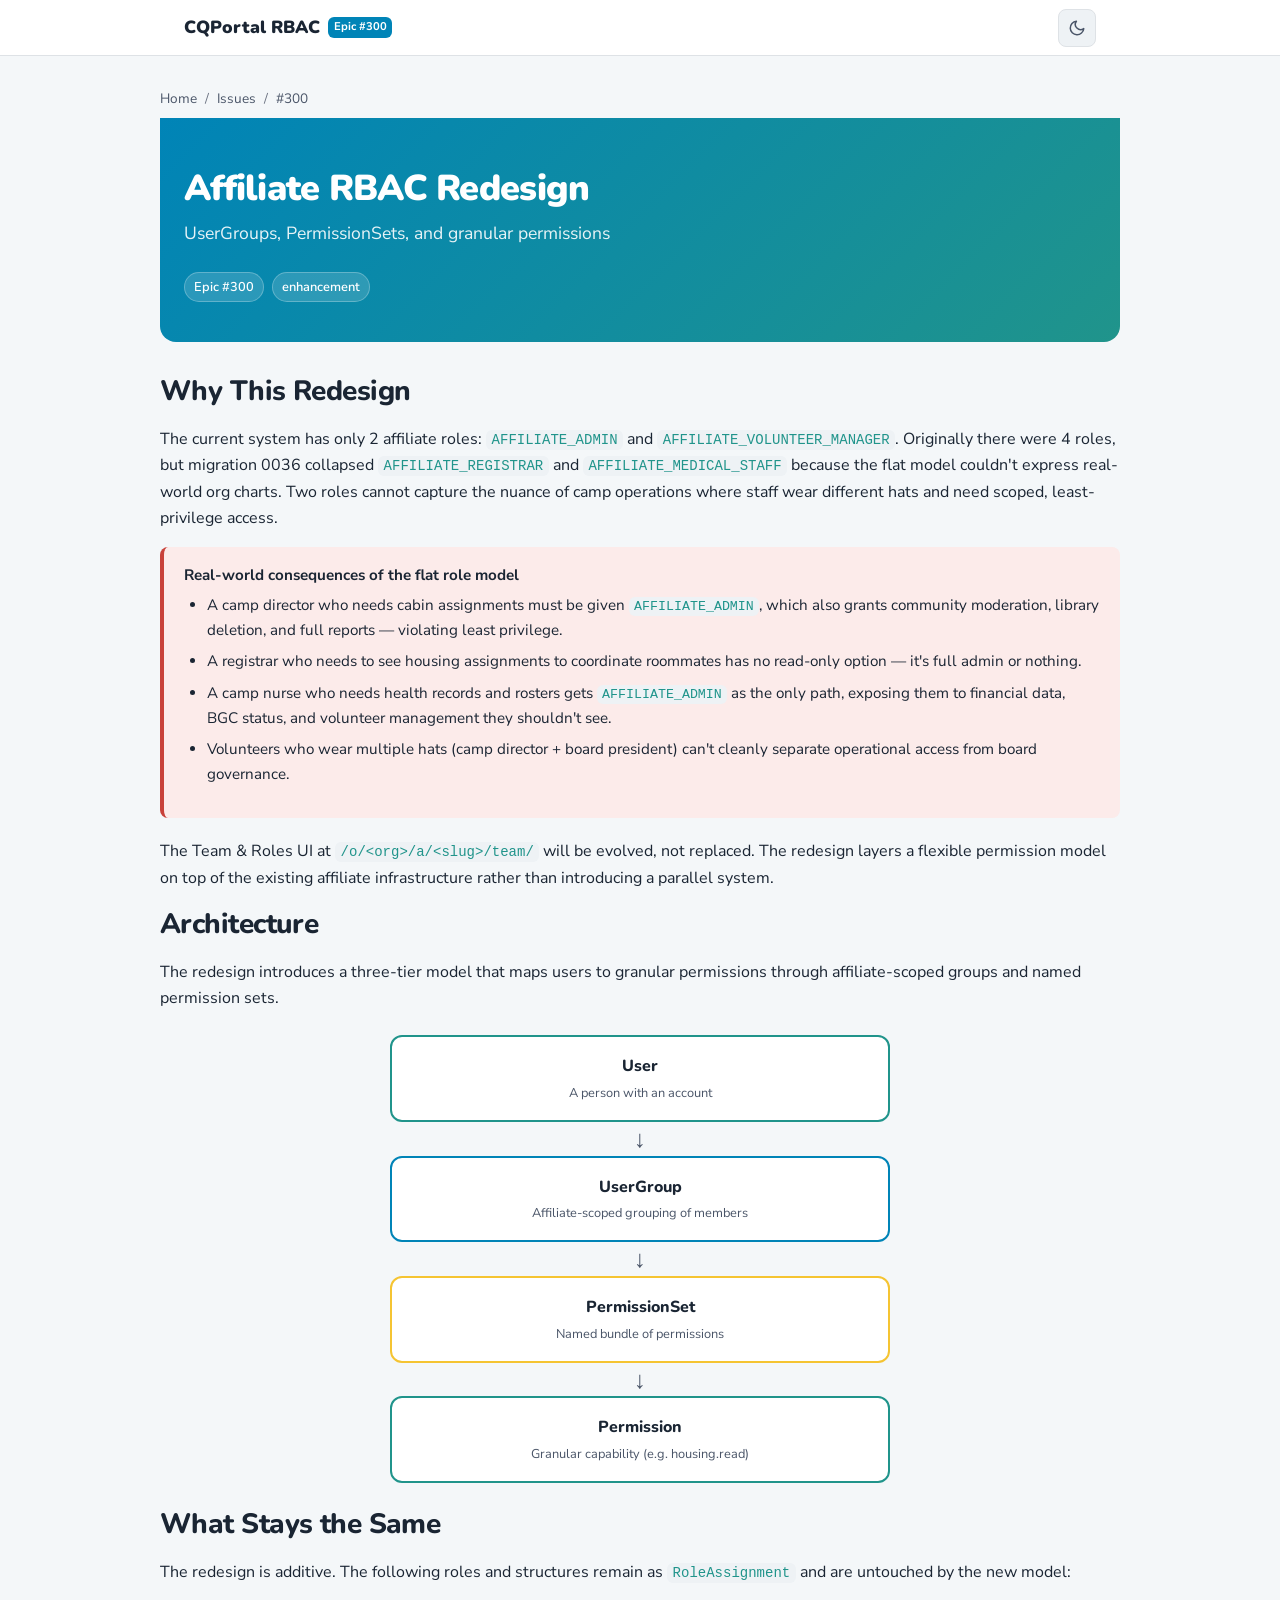
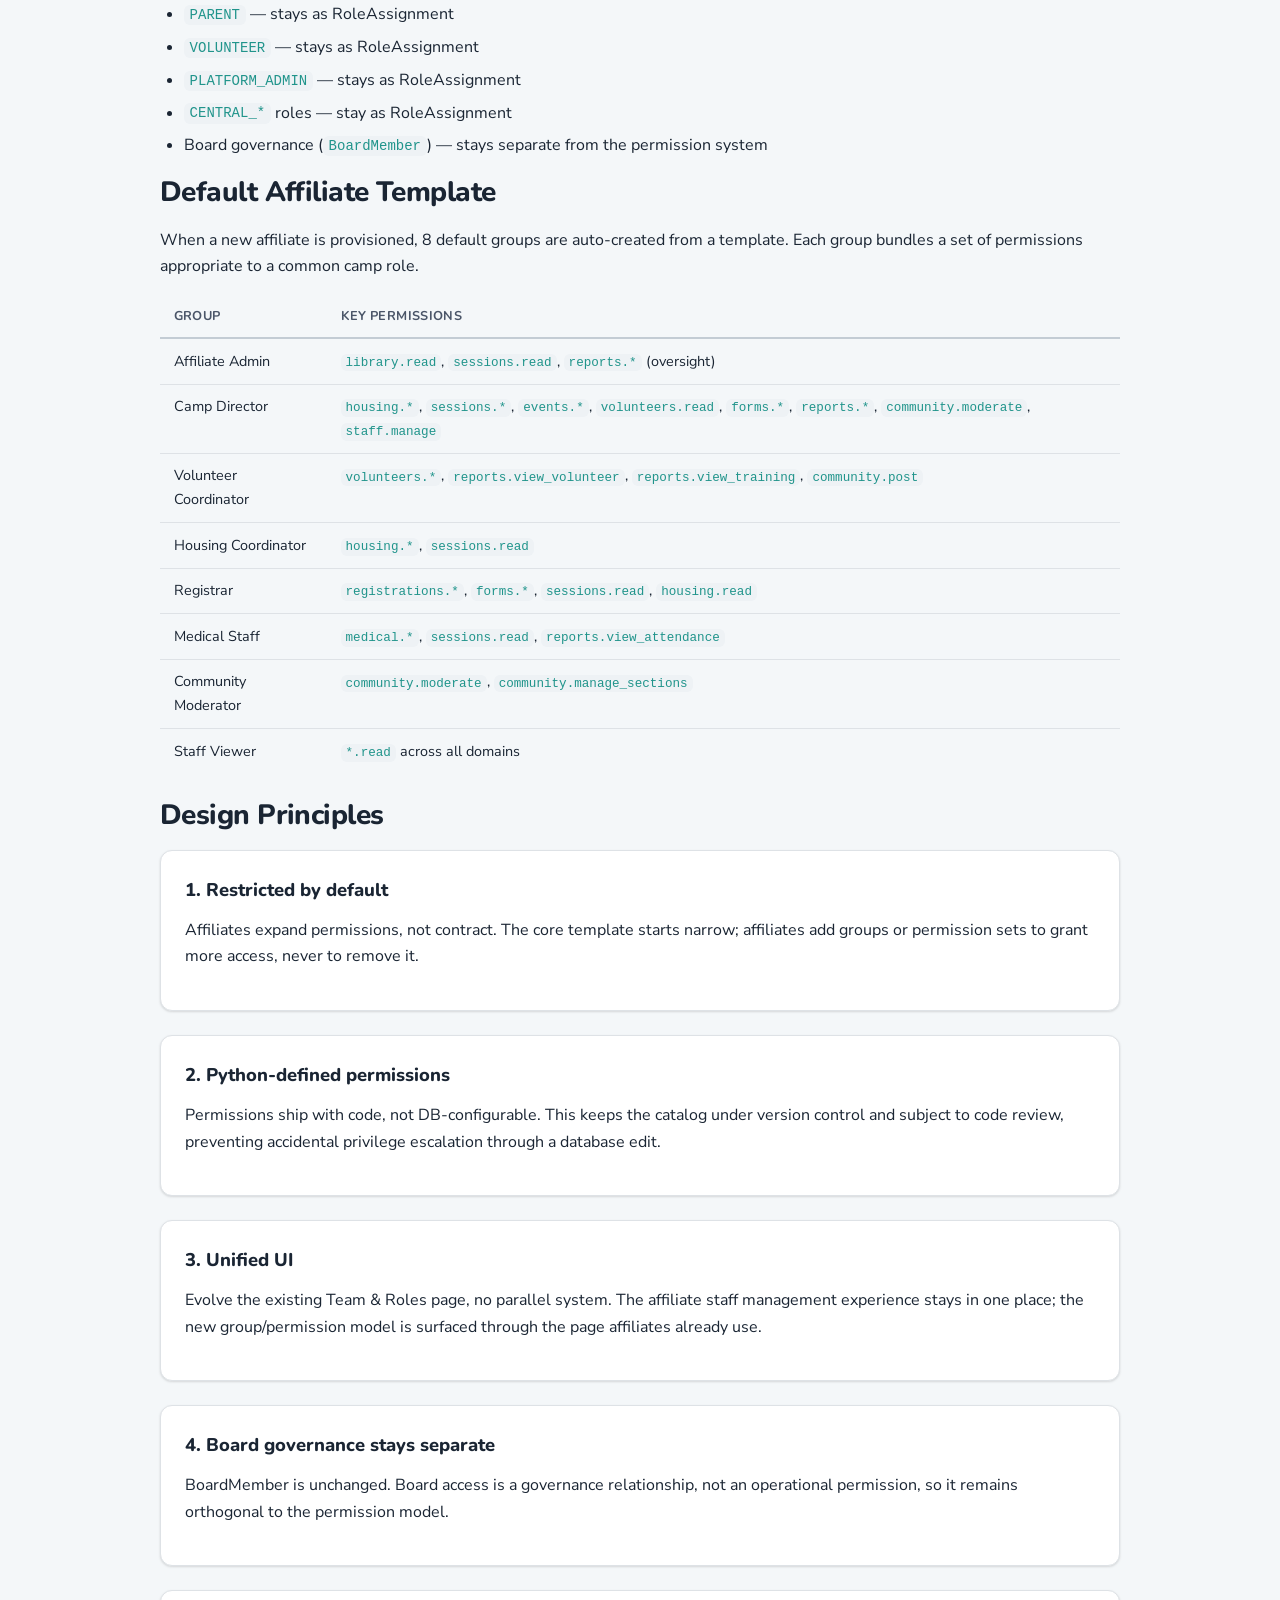
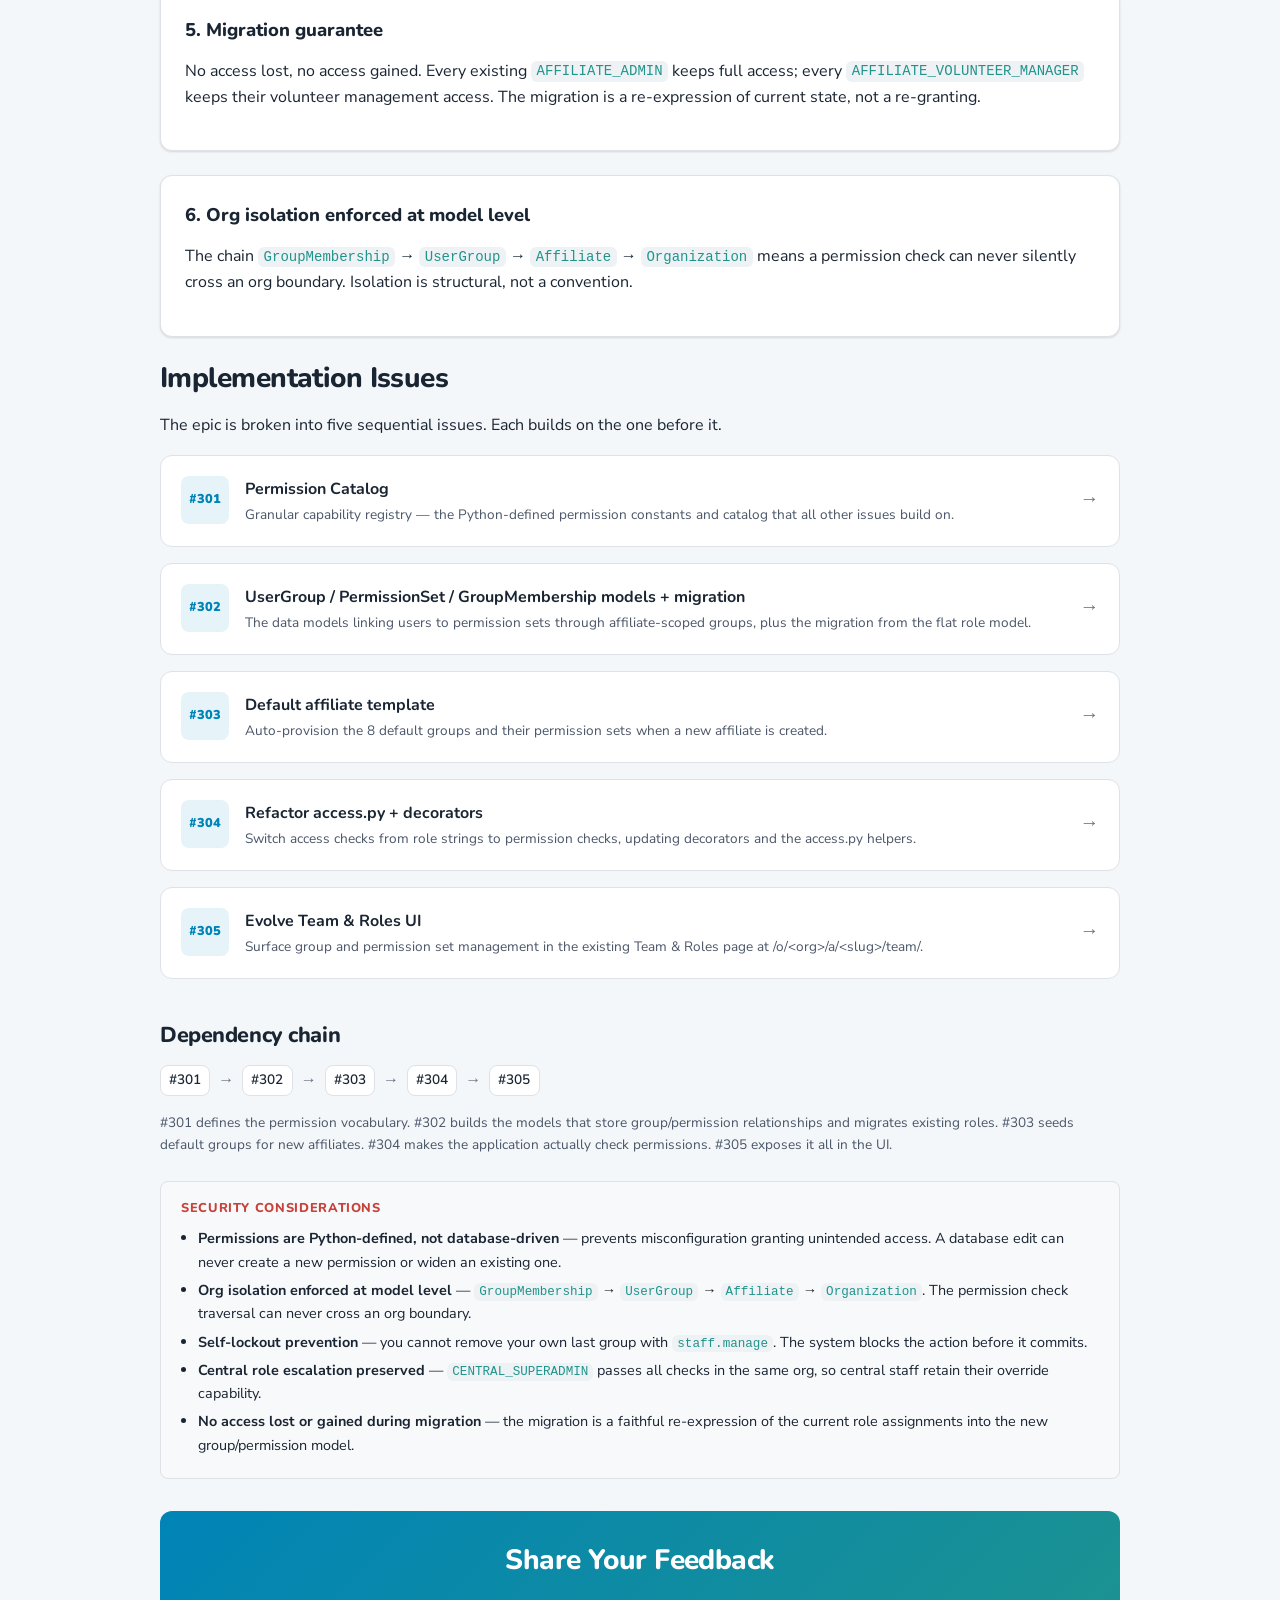
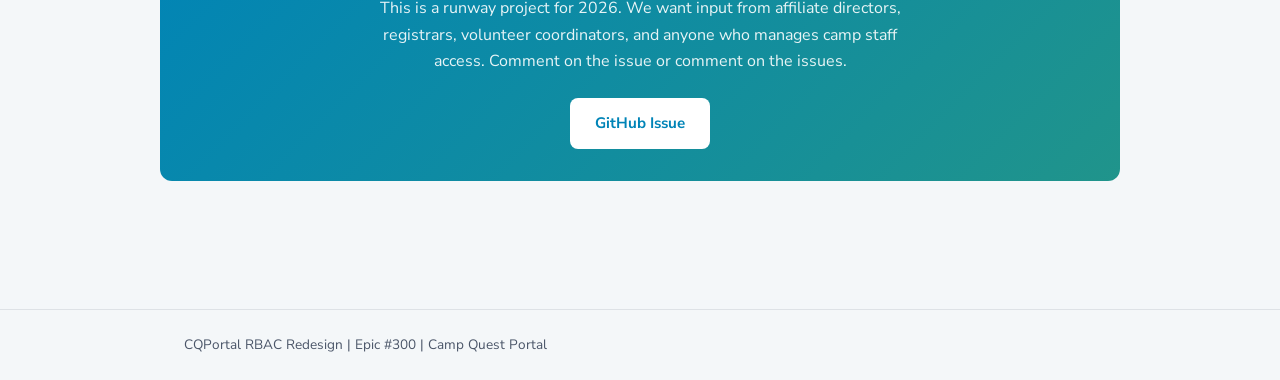
==== epic-300.html @ 2e92d9ad "Add RBAC redesign visual documentation pages for issues #300-#305" ====
<!DOCTYPE html>
<html lang="en">
<head>
<meta charset="UTF-8">
<meta name="viewport" content="width=device-width, initial-scale=1.0">
<title>CQPortal RBAC Redesign — Epic #300</title>
<link rel="preconnect" href="https://fonts.googleapis.com">
<link rel="preconnect" href="https://fonts.gstatic.com" crossorigin>
<link href="https://fonts.googleapis.com/css2?family=Nunito:wght@700;800;900&family=Nunito+Sans:wght@400;500;600;700&display=swap" rel="stylesheet">
<style>
/* ============================================================
   CQPortal RBAC Redesign — Design Documentation Styles
   Brand Colors: #0084b7 (Blue) · #20948b (Teal) · #fad97a (Yellow)
   Typography:   Nunito (headings) + Nunito Sans (body)
   Supports light/dark themes, defaults to system preference
   ============================================================ */

/* -- Design Tokens (Light Theme / Default) -- */
:root {
  /* Brand palette */
  --cq-primary:        #0084b7;
  --cq-primary-dark:   #006a93;
  --cq-primary-darker: #00527a;
  --cq-primary-light:  #e6f4fa;
  --cq-secondary:      #20948b;
  --cq-secondary-dark: #197870;
  --cq-secondary-light:#e6f5f4;
  --cq-highlight:      #fad97a;
  --cq-highlight-dark: #f5c432;

  /* Neutrals — light mode */
  --bg:           #f4f7f9;
  --bg-elevated:  #ffffff;
  --bg-subtle:    #f8f9fa;
  --bg-inset:     #eef2f5;
  --text:         #1a2533;
  --text-muted:   #4a5568;
  --text-subtle:  #6b7280;
  --border:       #dee2e6;
  --border-strong:#c3ccd4;

  /* Semantic colors */
  --success:     #20948b;
  --success-bg:  #e6f5f4;
  --danger:      #c8413a;
  --danger-bg:   #fcebea;
  --warning:     #b58106;
  --warning-bg:  #fef3d0;
  --info:        #0084b7;
  --info-bg:     #e6f4fa;

  /* Typography */
  --font-heading: 'Nunito', sans-serif;
  --font-body:    'Nunito Sans', sans-serif;
  --font-mono:    'JetBrains Mono', 'Fira Code', 'Consolas', monospace;

  /* Spacing / radii */
  --radius-sm: 0.375rem;
  --radius:    0.5rem;
  --radius-lg: 0.75rem;
  --radius-xl: 1rem;

  /* Shadows */
  --shadow-sm: 0 1px 3px rgba(0,0,0,.08), 0 1px 2px rgba(0,0,0,.06);
  --shadow:    0 4px 12px rgba(0,0,0,.10);
  --shadow-lg: 0 8px 24px rgba(0,0,0,.12);

  /* Transitions */
  --transition: 200ms ease;

  /* Layout */
  --max-width: 960px;
  --nav-height: 56px;
}

/* -- Dark Theme Tokens -- */
[data-theme="dark"] {
  --bg:           #0f1722;
  --bg-elevated:  #1a2533;
  --bg-subtle:    #16202d;
  --bg-inset:     #0c1520;
  --text:         #e2e8f0;
  --text-muted:   #94a3b8;
  --text-subtle:  #64748b;
  --border:       #2d3748;
  --border-strong:#404b5d;

  --cq-primary-light:  #0a2535;
  --cq-secondary-light:#0f2622;

  --success-bg:  #0f2622;
  --danger-bg:   #2a1515;
  --warning-bg:  #2a2110;
  --info-bg:     #0a2535;

  --shadow-sm: 0 1px 3px rgba(0,0,0,.30), 0 1px 2px rgba(0,0,0,.20);
  --shadow:    0 4px 12px rgba(0,0,0,.35);
  --shadow-lg: 0 8px 24px rgba(0,0,0,.40);
}

/* -- System Preference Fallback (no JS) -- */
@media (prefers-color-scheme: dark) {
  :root:not([data-theme="light"]) {
    --bg:           #0f1722;
    --bg-elevated:  #1a2533;
    --bg-subtle:    #16202d;
    --bg-inset:     #0c1520;
    --text:         #e2e8f0;
    --text-muted:   #94a3b8;
    --text-subtle:  #64748b;
    --border:       #2d3748;
    --border-strong:#404b5d;

    --cq-primary-light:  #0a2535;
    --cq-secondary-light:#0f2622;

    --success-bg:  #0f2622;
    --danger-bg:   #2a1515;
    --warning-bg:  #2a2110;
    --info-bg:     #0a2535;

    --shadow-sm: 0 1px 3px rgba(0,0,0,.30), 0 1px 2px rgba(0,0,0,.20);
    --shadow:    0 4px 12px rgba(0,0,0,.35);
    --shadow-lg: 0 8px 24px rgba(0,0,0,.40);
  }
}

/* -- Reset / Base -- */
*, *::before, *::after { box-sizing: border-box; }

html {
  scroll-behavior: smooth;
  -webkit-text-size-adjust: 100%;
}

body {
  margin: 0;
  font-family: var(--font-body);
  font-size: 16px;
  line-height: 1.65;
  color: var(--text);
  background-color: var(--bg);
  -webkit-font-smoothing: antialiased;
  -moz-osx-font-smoothing: grayscale;
  transition: background-color var(--transition), color var(--transition);
}

/* -- Typography -- */
h1, h2, h3, h4, h5, h6 {
  font-family: var(--font-heading);
  font-weight: 800;
  color: var(--text);
  letter-spacing: -0.02em;
  line-height: 1.25;
  margin-top: 2em;
  margin-bottom: 0.6em;
}

h1 { font-size: 2.25rem; font-weight: 900; }
h2 { font-size: 1.75rem; }
h3 { font-size: 1.35rem; }
h4 { font-size: 1.1rem; }

h1:first-child, h2:first-child { margin-top: 0; }

p { margin: 0 0 1em; }

a {
  color: var(--cq-primary);
  text-decoration: none;
  transition: color var(--transition);
}
a:hover { color: var(--cq-primary-dark); text-decoration: underline; }

code {
  font-family: var(--font-mono);
  font-size: 0.875em;
  background: var(--bg-inset);
  padding: 0.15em 0.4em;
  border-radius: var(--radius-sm);
  color: var(--cq-secondary);
}
[data-theme="dark"] code,
:root:not([data-theme="light"]) code { color: var(--cq-highlight); }

pre {
  background: var(--bg-inset);
  border: 1px solid var(--border);
  border-radius: var(--radius);
  padding: 1.25em;
  overflow-x: auto;
  font-size: 0.875rem;
  line-height: 1.5;
}
pre code {
  background: none;
  padding: 0;
  border-radius: 0;
  color: var(--text);
}

strong { font-weight: 700; }
em { font-style: italic; }

ul, ol { margin: 0 0 1em; padding-left: 1.5em; }
li { margin-bottom: 0.4em; }

/* -- Layout -- */
.container {
  max-width: var(--max-width);
  margin: 0 auto;
  padding: 0 1.5rem;
}

.content { padding: 2rem 0 4rem; }

/* -- Top Nav -- */
.nav {
  position: sticky;
  top: 0;
  z-index: 100;
  background: var(--bg-elevated);
  border-bottom: 1px solid var(--border);
  height: var(--nav-height);
  display: flex;
  align-items: center;
  transition: background-color var(--transition), border-color var(--transition);
}
.nav .container { display: flex; align-items: center; justify-content: space-between; width: 100%; }
.nav-brand {
  font-family: var(--font-heading);
  font-weight: 900;
  font-size: 1.1rem;
  color: var(--text);
  display: flex;
  align-items: center;
  gap: 0.5rem;
}
.nav-brand:hover { text-decoration: none; color: var(--text); }
.nav-brand .badge-issue {
  font-size: 0.7rem;
  font-weight: 700;
  padding: 0.15em 0.5em;
  background: var(--cq-primary);
  color: white;
  border-radius: var(--radius-sm);
  font-family: var(--font-body);
}
.nav-right { display: flex; align-items: center; gap: 1rem; }

/* Theme toggle */
.theme-toggle {
  background: var(--bg-inset);
  border: 1px solid var(--border);
  border-radius: var(--radius);
  width: 38px;
  height: 38px;
  display: flex;
  align-items: center;
  justify-content: center;
  cursor: pointer;
  transition: background var(--transition), border-color var(--transition);
  font-size: 1.1rem;
  color: var(--text-muted);
  user-select: none;
}
.theme-toggle:hover { border-color: var(--border-strong); color: var(--text); }
.theme-toggle svg { width: 18px; height: 18px; }

/* -- Breadcrumb / Issue navigation -- */
.breadcrumb {
  display: flex;
  align-items: center;
  gap: 0.5rem;
  flex-wrap: wrap;
  font-size: 0.85rem;
  color: var(--text-muted);
  margin-bottom: 0.5rem;
}
.breadcrumb a { color: var(--text-muted); }
.breadcrumb a:hover { color: var(--cq-primary); }
.breadcrumb .sep { color: var(--text-subtle); }

/* -- Issue badge -- */
.issue-badge {
  display: inline-flex;
  align-items: center;
  gap: 0.35rem;
  font-family: var(--font-body);
  font-weight: 600;
  font-size: 0.8rem;
  padding: 0.25em 0.7em;
  border-radius: 1rem;
  background: var(--cq-primary-light);
  color: var(--cq-primary);
  border: 1px solid transparent;
}
.issue-badge.epic { background: var(--cq-secondary-light); color: var(--cq-secondary); }
.issue-badge.dependency { background: var(--warning-bg); color: var(--warning); }
.issue-badge.milestone { background: var(--cq-highlight); color: var(--cq-dark, #1a2533); }

/* -- Hero section -- */
.hero {
  background: linear-gradient(135deg, var(--cq-primary) 0%, var(--cq-secondary) 100%);
  color: white;
  padding: 3rem 0 2.5rem;
  border-radius: 0 0 var(--radius-xl) var(--radius-xl);
  margin-bottom: 2rem;
}
.hero h1 { color: white; margin-bottom: 0.5rem; }
.hero p { color: rgba(255,255,255,0.9); font-size: 1.1rem; max-width: 60ch; margin-bottom: 1.5rem; }
.hero .hero-badges { display: flex; gap: 0.5rem; flex-wrap: wrap; }
.hero .hero-badges .issue-badge { background: rgba(255,255,255,0.15); color: white; border-color: rgba(255,255,255,0.25); }

/* -- Cards -- */
.card {
  background: var(--bg-elevated);
  border: 1px solid var(--border);
  border-radius: var(--radius-lg);
  padding: 1.5rem;
  margin-bottom: 1.5rem;
  box-shadow: var(--shadow-sm);
  transition: border-color var(--transition), box-shadow var(--transition);
}
.card:hover { border-color: var(--border-strong); }

.card-title {
  font-family: var(--font-heading);
  font-weight: 800;
  font-size: 1.15rem;
  margin: 0 0 0.75rem;
  display: flex;
  align-items: center;
  gap: 0.5rem;
}

/* -- Callout -- */
.callout {
  border-radius: var(--radius);
  padding: 1rem 1.25rem;
  margin-bottom: 1.25rem;
  border-left: 4px solid;
  font-size: 0.95rem;
}
.callout-info { background: var(--info-bg); border-color: var(--cq-primary); }
.callout-success { background: var(--success-bg); border-color: var(--success); }
.callout-warning { background: var(--warning-bg); border-color: var(--warning); }
.callout-danger { background: var(--danger-bg); border-color: var(--danger); }
.callout-title { font-weight: 700; margin-bottom: 0.3rem; }

/* -- Security note -- */
.security-note {
  background: var(--bg-subtle);
  border: 1px solid var(--border);
  border-radius: var(--radius);
  padding: 1rem 1.25rem;
  margin: 1.5rem 0;
  font-size: 0.9rem;
}
.security-note .security-header {
  font-family: var(--font-heading);
  font-weight: 800;
  font-size: 0.8rem;
  text-transform: uppercase;
  letter-spacing: 0.05em;
  color: var(--danger);
  margin-bottom: 0.5rem;
  display: flex;
  align-items: center;
  gap: 0.4rem;
}
.security-note ul { margin: 0; padding-left: 1.2em; }
.security-note li { margin-bottom: 0.3em; }

/* -- CTA box -- */
.cta-box {
  background: linear-gradient(135deg, var(--cq-primary) 0%, var(--cq-secondary) 100%);
  border-radius: var(--radius-lg);
  padding: 2rem;
  color: white;
  text-align: center;
  margin: 2rem 0;
}
.cta-box h2, .cta-box h3 { color: white; margin-top: 0; }
.cta-box p { color: rgba(255,255,255,0.9); max-width: 55ch; margin: 0 auto 1.5rem; }
.cta-box .cta-buttons { display: flex; gap: 0.75rem; justify-content: center; flex-wrap: wrap; }
.cta-button {
  display: inline-flex;
  align-items: center;
  gap: 0.4rem;
  padding: 0.7em 1.5em;
  border-radius: var(--radius);
  font-weight: 700;
  font-family: var(--font-body);
  font-size: 0.95rem;
  text-decoration: none;
  transition: all var(--transition);
  border: 2px solid transparent;
}
.cta-button.primary {
  background: white;
  color: var(--cq-primary);
}
.cta-button.primary:hover { background: var(--cq-highlight); color: var(--text); text-decoration: none; }
.cta-button.secondary {
  background: transparent;
  color: white;
  border-color: rgba(255,255,255,0.4);
}
.cta-button.secondary:hover { background: rgba(255,255,255,0.1); border-color: white; text-decoration: none; }

/* -- Tables -- */
table {
  width: 100%;
  border-collapse: collapse;
  font-size: 0.9rem;
  margin-bottom: 1.5rem;
}
thead { border-bottom: 2px solid var(--border-strong); }
th {
  text-align: left;
  padding: 0.65rem 0.85rem;
  font-family: var(--font-heading);
  font-weight: 700;
  font-size: 0.8rem;
  text-transform: uppercase;
  letter-spacing: 0.03em;
  color: var(--text-muted);
}
td {
  padding: 0.65rem 0.85rem;
  border-bottom: 1px solid var(--border);
  vertical-align: top;
}
tbody tr:last-child td { border-bottom: none; }
tbody tr:hover { background: var(--bg-subtle); }

/* -- Permission grid -- */
.perm-grid {
  display: grid;
  grid-template-columns: repeat(auto-fill, minmax(280px, 1fr));
  gap: 1rem;
  margin-bottom: 1.5rem;
}
.perm-domain {
  background: var(--bg-elevated);
  border: 1px solid var(--border);
  border-radius: var(--radius);
  overflow: hidden;
  transition: border-color var(--transition);
}
.perm-domain:hover { border-color: var(--border-strong); }
.perm-domain-header {
  background: var(--bg-subtle);
  padding: 0.6rem 0.85rem;
  font-family: var(--font-heading);
  font-weight: 800;
  font-size: 0.85rem;
  text-transform: uppercase;
  letter-spacing: 0.04em;
  border-bottom: 1px solid var(--border);
  color: var(--cq-primary);
  cursor: pointer;
  user-select: none;
  display: flex;
  align-items: center;
  justify-content: space-between;
}
.perm-domain-header .perm-count {
  font-size: 0.75rem;
  font-weight: 600;
  color: var(--text-muted);
  background: var(--bg-inset);
  padding: 0.1em 0.5em;
  border-radius: 1rem;
}
.perm-domain-body { padding: 0.5rem 0; }
.perm-item {
  display: flex;
  align-items: flex-start;
  gap: 0.5rem;
  padding: 0.4rem 0.85rem;
  font-size: 0.85rem;
  border-bottom: 1px solid var(--border);
}
.perm-item:last-child { border-bottom: none; }
.perm-item code { flex-shrink: 0; font-size: 0.8rem; }
.perm-item .perm-label { color: var(--text-muted); font-size: 0.8rem; }
.perm-item .perm-type {
  font-size: 0.65rem;
  font-weight: 700;
  text-transform: uppercase;
  padding: 0.1em 0.4em;
  border-radius: var(--radius-sm);
  margin-left: auto;
}
.perm-type.read { background: var(--info-bg); color: var(--info); }
.perm-type.write { background: var(--warning-bg); color: var(--warning); }
.perm-type.manage { background: var(--danger-bg); color: var(--danger); }
.perm-type.admin { background: var(--success-bg); color: var(--success); }

/* -- Architecture diagram -- */
.arch-diagram {
  display: flex;
  flex-direction: column;
  align-items: center;
  gap: 0;
  margin: 1.5rem auto;
  max-width: 500px;
}
.arch-layer {
  background: var(--bg-elevated);
  border: 2px solid var(--border);
  border-radius: var(--radius-lg);
  padding: 1rem 2rem;
  text-align: center;
  width: 100%;
  transition: border-color var(--transition), transform var(--transition);
}
.arch-layer:hover { border-color: var(--cq-primary); transform: scale(1.02); }
.arch-layer.user { border-color: var(--cq-secondary); }
.arch-layer.group { border-color: var(--cq-primary); }
.arch-layer.permset { border-color: var(--cq-highlight-dark); }
.arch-layer.perm { border-color: var(--cq-secondary); }
.arch-layer .arch-label { font-family: var(--font-heading); font-weight: 800; font-size: 1rem; color: var(--text); }
.arch-layer .arch-desc { font-size: 0.8rem; color: var(--text-muted); margin-top: 0.2rem; }
.arch-arrow {
  font-size: 1.5rem;
  color: var(--text-muted);
  line-height: 1;
  padding: 0.3rem 0;
}

/* -- Before/After comparison -- */
.compare-grid {
  display: grid;
  grid-template-columns: 1fr 1fr;
  gap: 1rem;
  margin: 1.5rem 0;
}
.compare-panel {
  background: var(--bg-elevated);
  border: 1px solid var(--border);
  border-radius: var(--radius-lg);
  overflow: hidden;
}
.compare-panel-header {
  padding: 0.6rem 1rem;
  font-family: var(--font-heading);
  font-weight: 800;
  font-size: 0.85rem;
  text-transform: uppercase;
  letter-spacing: 0.04em;
  border-bottom: 1px solid var(--border);
}
.compare-panel.before .compare-panel-header { background: var(--danger-bg); color: var(--danger); }
.compare-panel.after .compare-panel-header { background: var(--success-bg); color: var(--success); }
.compare-panel-body { padding: 1rem; font-size: 0.9rem; }
.compare-panel-body ul { margin: 0; padding-left: 1.2em; }
.compare-panel-body li { margin-bottom: 0.5em; }

/* -- Timeline -- */
.timeline { margin: 1.5rem 0; padding-left: 0; }
.timeline-item {
  display: flex;
  gap: 1rem;
  margin-bottom: 1.5rem;
  position: relative;
}
.timeline-item::before {
  content: '';
  position: absolute;
  left: 14px;
  top: 32px;
  bottom: -24px;
  width: 2px;
  background: var(--border);
}
.timeline-item:last-child::before { display: none; }
.timeline-dot {
  flex-shrink: 0;
  width: 30px;
  height: 30px;
  border-radius: 50%;
  background: var(--cq-primary);
  border: 3px solid var(--bg);
  display: flex;
  align-items: center;
  justify-content: center;
  font-size: 0.75rem;
  font-weight: 800;
  font-family: var(--font-heading);
  color: white;
  z-index: 1;
}
.timeline-content { flex: 1; padding-top: 0.2rem; }
.timeline-content h4 { margin: 0 0 0.3rem; font-size: 1rem; }
.timeline-content p { margin: 0; font-size: 0.9rem; color: var(--text-muted); }

/* -- Issue card (linked issues list) -- */
.issue-card {
  display: flex;
  align-items: flex-start;
  gap: 1rem;
  background: var(--bg-elevated);
  border: 1px solid var(--border);
  border-radius: var(--radius-lg);
  padding: 1.25rem;
  margin-bottom: 1rem;
  transition: border-color var(--transition), box-shadow var(--transition);
  text-decoration: none;
}
.issue-card:hover { border-color: var(--cq-primary); box-shadow: var(--shadow); text-decoration: none; }
.issue-card-num {
  flex-shrink: 0;
  width: 48px;
  height: 48px;
  border-radius: var(--radius);
  background: var(--cq-primary-light);
  color: var(--cq-primary);
  display: flex;
  align-items: center;
  justify-content: center;
  font-family: var(--font-heading);
  font-weight: 900;
  font-size: 0.8rem;
  text-align: center;
  line-height: 1;
}
.issue-card-body { flex: 1; }
.issue-card-title { font-family: var(--font-heading); font-weight: 700; font-size: 1rem; color: var(--text); margin-bottom: 0.2rem; }
.issue-card-desc { font-size: 0.85rem; color: var(--text-muted); line-height: 1.5; }
.issue-card-arrow { flex-shrink: 0; color: var(--text-subtle); font-size: 1.2rem; padding-top: 0.5rem; }

/* -- Permission matrix table -- */
.perm-matrix th { font-size: 0.75rem; text-align: center; white-space: nowrap; }
.perm-matrix td:first-child { font-weight: 600; font-size: 0.85rem; white-space: nowrap; }
.perm-matrix .check { text-align: center; font-size: 1rem; color: var(--success); font-weight: 700; }
.perm-matrix .dash { text-align: center; color: var(--text-subtle); }
.perm-matrix .partial { text-align: center; color: var(--warning); font-size: 0.85rem; }

/* -- UI mockup -- */
.mockup {
  background: var(--bg-elevated);
  border: 1px solid var(--border);
  border-radius: var(--radius-lg);
  padding: 1.5rem;
  margin: 1rem 0;
}
.mockup-toolbar {
  display: flex;
  align-items: center;
  gap: 0.5rem;
  padding-bottom: 0.75rem;
  border-bottom: 1px solid var(--border);
  margin-bottom: 1rem;
}
.mockup-dot { width: 10px; height: 10px; border-radius: 50%; }
.mockup-dot.red { background: #ff5f57; }
.mockup-dot.yellow { background: #febc2e; }
.mockup-dot.green { background: #28c840; }
.mockup-url {
  flex: 1;
  background: var(--bg-inset);
  border-radius: var(--radius-sm);
  padding: 0.3rem 0.6rem;
  font-family: var(--font-mono);
  font-size: 0.75rem;
  color: var(--text-muted);
  text-align: center;
}
.mockup-content { font-size: 0.85rem; }

/* Mockup components */
.mockup-nav {
  display: flex;
  align-items: center;
  gap: 1rem;
  padding: 0.5rem 0;
  border-bottom: 1px solid var(--border);
  margin-bottom: 1rem;
  font-size: 0.8rem;
  color: var(--text-muted);
}
.mockup-table { width: 100%; font-size: 0.8rem; }
.mockup-table th { font-size: 0.7rem; padding: 0.4rem; }
.mockup-table td { padding: 0.4rem; font-size: 0.78rem; }
.mockup-badge {
  display: inline-block;
  font-size: 0.7rem;
  font-weight: 600;
  padding: 0.15em 0.5em;
  border-radius: 1rem;
  background: var(--cq-primary-light);
  color: var(--cq-primary);
}
.mockup-badge.teal { background: var(--cq-secondary-light); color: var(--cq-secondary); }
.mockup-badge.yellow { background: var(--cq-highlight); color: #1a2533; }
.mockup-badge.muted { background: var(--bg-inset); color: var(--text-muted); }
.mockup-btn {
  display: inline-block;
  font-size: 0.75rem;
  font-weight: 600;
  padding: 0.3em 0.8em;
  border-radius: var(--radius-sm);
  background: var(--cq-primary);
  color: white;
  cursor: pointer;
}
.mockup-dropdown {
  display: inline-block;
  font-size: 0.75rem;
  background: var(--bg-inset);
  border: 1px solid var(--border);
  border-radius: var(--radius-sm);
  padding: 0.3em 0.6em;
  color: var(--text-muted);
}
.mockup-checkbox-grid {
  display: grid;
  grid-template-columns: repeat(auto-fill, minmax(160px, 1fr));
  gap: 0.4rem;
  margin-top: 0.5rem;
}
.mockup-checkbox-item {
  display: flex;
  align-items: center;
  gap: 0.3rem;
  font-size: 0.75rem;
  padding: 0.25rem 0.4rem;
  background: var(--bg-subtle);
  border-radius: var(--radius-sm);
  border: 1px solid var(--border);
}
.mockup-checkbox {
  width: 14px;
  height: 14px;
  border: 2px solid var(--border-strong);
  border-radius: 3px;
  flex-shrink: 0;
}
.mockup-checkbox.checked {
  background: var(--cq-primary);
  border-color: var(--cq-primary);
  position: relative;
}
.mockup-checkbox.checked::after {
  content: '';
  position: absolute;
  left: 3px;
  top: 0px;
  width: 5px;
  height: 9px;
  border: solid white;
  border-width: 0 2px 2px 0;
  transform: rotate(45deg);
}

/* -- Code block with syntax highlighting -- */
.code-block {
  position: relative;
  margin-bottom: 1.25rem;
}
.code-block pre { margin: 0; }
.code-block .code-lang {
  position: absolute;
  top: 0;
  right: 0;
  background: var(--bg-subtle);
  border-left: 1px solid var(--border);
  border-bottom: 1px solid var(--border);
  border-radius: 0 var(--radius) 0 var(--radius-sm);
  padding: 0.25em 0.6em;
  font-family: var(--font-mono);
  font-size: 0.7rem;
  color: var(--text-muted);
  text-transform: uppercase;
}

/* Syntax highlight */
.syntax-keyword { color: var(--cq-primary); font-weight: 600; }
.syntax-string { color: var(--success); }
.syntax-comment { color: var(--text-subtle); font-style: italic; }
.syntax-class { color: var(--cq-highlight-dark); font-weight: 600; }
[data-theme="dark"] .syntax-class,
:root:not([data-theme="light"]) .syntax-class { color: var(--cq-highlight); }
.syntax-fn { color: var(--cq-secondary); }

/* -- Dependency chain -- */
.dep-chain {
  display: flex;
  align-items: center;
  gap: 0.5rem;
  flex-wrap: wrap;
  margin: 1rem 0;
  font-size: 0.85rem;
}
.dep-chain-item {
  display: inline-flex;
  align-items: center;
  gap: 0.3rem;
  padding: 0.25em 0.6em;
  border-radius: var(--radius);
  background: var(--bg-elevated);
  border: 1px solid var(--border);
  font-weight: 600;
  color: var(--text);
}
.dep-chain-arrow { color: var(--text-subtle); font-size: 1rem; }

/* -- Tabs -- */
.tabs { display: flex; gap: 0; border-bottom: 2px solid var(--border); margin-bottom: 1.5rem; }
.tab {
  padding: 0.6em 1.2em;
  font-family: var(--font-heading);
  font-weight: 700;
  font-size: 0.9rem;
  color: var(--text-muted);
  cursor: pointer;
  border-bottom: 3px solid transparent;
  margin-bottom: -2px;
  transition: color var(--transition), border-color var(--transition);
  background: none;
  border-top: none;
  border-left: none;
  border-right: none;
}
.tab:hover { color: var(--text); }
.tab.active { color: var(--cq-primary); border-bottom-color: var(--cq-primary); }
.tab-panel { display: none; }
.tab-panel.active { display: block; }

/* -- Footer -- */
.footer {
  border-top: 1px solid var(--border);
  padding: 1.5rem 0;
  margin-top: 2rem;
  font-size: 0.85rem;
  color: var(--text-muted);
}
.footer .container { display: flex; justify-content: space-between; align-items: center; flex-wrap: wrap; gap: 0.5rem; }
.footer a { color: var(--text-muted); }
.footer a:hover { color: var(--cq-primary); }

/* -- Responsive -- */
@media (max-width: 768px) {
  h1 { font-size: 1.75rem; }
  h2 { font-size: 1.4rem; }
  .compare-grid { grid-template-columns: 1fr; }
  .perm-grid { grid-template-columns: 1fr; }
  .hero { padding: 2rem 0 1.5rem; }
  .cta-box { padding: 1.5rem 1rem; }
}

/* -- Utility -- */
.muted { color: var(--text-muted); }
.center { text-align: center; }
.mt-0 { margin-top: 0; }
.mb-0 { margin-bottom: 0; }
.mt-2 { margin-top: 1rem; }
.mt-3 { margin-top: 1.5rem; }
.mb-2 { margin-bottom: 1rem; }
.mb-3 { margin-bottom: 1.5rem; }
.nowrap { white-space: nowrap; }
.fw-700 { font-weight: 700; }
.text-sm { font-size: 0.85rem; }
.text-xs { font-size: 0.75rem; }
</style>
</head>
<body>

<nav class="nav">
  <div class="container">
    <a href="epic-300.html" class="nav-brand">CQPortal RBAC <span class="badge-issue">Epic #300</span></a>
    <div class="nav-right">
      <button class="theme-toggle" aria-label="Toggle theme"></button>
    </div>
  </div>
</nav>

<div class="container content">

  <nav class="breadcrumb">
    <a href="#">Home</a>
    <span class="sep">/</span>
    <a href="#">Issues</a>
    <span class="sep">/</span>
    <span>#300</span>
  </nav>

  <section class="hero">
    <div class="container">
      <h1>Affiliate RBAC Redesign</h1>
      <p>UserGroups, PermissionSets, and granular permissions</p>
      <div class="hero-badges">
        <span class="issue-badge epic">Epic #300</span>
        <span class="issue-badge">enhancement</span>
      </div>
    </div>
  </section>

  <section>
    <h2>Why This Redesign</h2>
    <p>
      The current system has only 2 affiliate roles: <code>AFFILIATE_ADMIN</code> and
      <code>AFFILIATE_VOLUNTEER_MANAGER</code>. Originally there were 4 roles, but migration 0036
      collapsed <code>AFFILIATE_REGISTRAR</code> and <code>AFFILIATE_MEDICAL_STAFF</code> because
      the flat model couldn't express real-world org charts. Two roles cannot capture the nuance of
      camp operations where staff wear different hats and need scoped, least-privilege access.
    </p>

    <div class="callout callout-danger">
      <div class="callout-title">Real-world consequences of the flat role model</div>
      <ul>
        <li>
          A camp director who needs cabin assignments must be given <code>AFFILIATE_ADMIN</code>,
          which also grants community moderation, library deletion, and full reports — violating
          least privilege.
        </li>
        <li>
          A registrar who needs to see housing assignments to coordinate roommates has no read-only
          option — it's full admin or nothing.
        </li>
        <li>
          A camp nurse who needs health records and rosters gets <code>AFFILIATE_ADMIN</code> as the
          only path, exposing them to financial data, BGC status, and volunteer management they
          shouldn't see.
        </li>
        <li>
          Volunteers who wear multiple hats (camp director + board president) can't cleanly separate
          operational access from board governance.
        </li>
      </ul>
    </div>

    <p>
      The Team &amp; Roles UI at <code>/o/&lt;org&gt;/a/&lt;slug&gt;/team/</code> will be evolved, not
      replaced. The redesign layers a flexible permission model on top of the existing affiliate
      infrastructure rather than introducing a parallel system.
    </p>
  </section>

  <section>
    <h2>Architecture</h2>
    <p>
      The redesign introduces a three-tier model that maps users to granular permissions through
      affiliate-scoped groups and named permission sets.
    </p>

    <div class="arch-diagram">
      <div class="arch-layer user">
        <div class="arch-label">User</div>
        <div class="arch-desc">A person with an account</div>
      </div>
      <div class="arch-arrow">&darr;</div>
      <div class="arch-layer group">
        <div class="arch-label">UserGroup</div>
        <div class="arch-desc">Affiliate-scoped grouping of members</div>
      </div>
      <div class="arch-arrow">&darr;</div>
      <div class="arch-layer permset">
        <div class="arch-label">PermissionSet</div>
        <div class="arch-desc">Named bundle of permissions</div>
      </div>
      <div class="arch-arrow">&darr;</div>
      <div class="arch-layer perm">
        <div class="arch-label">Permission</div>
        <div class="arch-desc">Granular capability (e.g. housing.read)</div>
      </div>
    </div>
  </section>

  <section>
    <h2>What Stays the Same</h2>
    <p>
      The redesign is additive. The following roles and structures remain as
      <code>RoleAssignment</code> and are untouched by the new model:
    </p>
    <ul>
      <li><code>PARENT</code> — stays as RoleAssignment</li>
      <li><code>VOLUNTEER</code> — stays as RoleAssignment</li>
      <li><code>PLATFORM_ADMIN</code> — stays as RoleAssignment</li>
      <li><code>CENTRAL_*</code> roles — stay as RoleAssignment</li>
      <li>Board governance (<code>BoardMember</code>) — stays separate from the permission system</li>
    </ul>
  </section>

  <section>
    <h2>Default Affiliate Template</h2>
    <p>
      When a new affiliate is provisioned, 8 default groups are auto-created from a template. Each
      group bundles a set of permissions appropriate to a common camp role.
    </p>
    <table>
      <thead>
        <tr>
          <th>Group</th>
          <th>Key permissions</th>
        </tr>
      </thead>
      <tbody>
        <tr>
          <td>Affiliate Admin</td>
          <td><code>library.read</code>, <code>sessions.read</code>, <code>reports.*</code> (oversight)</td>
        </tr>
        <tr>
          <td>Camp Director</td>
          <td><code>housing.*</code>, <code>sessions.*</code>, <code>events.*</code>, <code>volunteers.read</code>, <code>forms.*</code>, <code>reports.*</code>, <code>community.moderate</code>, <code>staff.manage</code></td>
        </tr>
        <tr>
          <td>Volunteer Coordinator</td>
          <td><code>volunteers.*</code>, <code>reports.view_volunteer</code>, <code>reports.view_training</code>, <code>community.post</code></td>
        </tr>
        <tr>
          <td>Housing Coordinator</td>
          <td><code>housing.*</code>, <code>sessions.read</code></td>
        </tr>
        <tr>
          <td>Registrar</td>
          <td><code>registrations.*</code>, <code>forms.*</code>, <code>sessions.read</code>, <code>housing.read</code></td>
        </tr>
        <tr>
          <td>Medical Staff</td>
          <td><code>medical.*</code>, <code>sessions.read</code>, <code>reports.view_attendance</code></td>
        </tr>
        <tr>
          <td>Community Moderator</td>
          <td><code>community.moderate</code>, <code>community.manage_sections</code></td>
        </tr>
        <tr>
          <td>Staff Viewer</td>
          <td><code>*.read</code> across all domains</td>
        </tr>
      </tbody>
    </table>
  </section>

  <section>
    <h2>Design Principles</h2>
    <div class="card">
      <div class="card-title">1. Restricted by default</div>
      <p>Affiliates expand permissions, not contract. The core template starts narrow; affiliates
      add groups or permission sets to grant more access, never to remove it.</p>
    </div>
    <div class="card">
      <div class="card-title">2. Python-defined permissions</div>
      <p>Permissions ship with code, not DB-configurable. This keeps the catalog under version control
      and subject to code review, preventing accidental privilege escalation through a database edit.</p>
    </div>
    <div class="card">
      <div class="card-title">3. Unified UI</div>
      <p>Evolve the existing Team &amp; Roles page, no parallel system. The affiliate staff management
      experience stays in one place; the new group/permission model is surfaced through the page
      affiliates already use.</p>
    </div>
    <div class="card">
      <div class="card-title">4. Board governance stays separate</div>
      <p>BoardMember is unchanged. Board access is a governance relationship, not an operational
      permission, so it remains orthogonal to the permission model.</p>
    </div>
    <div class="card">
      <div class="card-title">5. Migration guarantee</div>
      <p>No access lost, no access gained. Every existing <code>AFFILIATE_ADMIN</code> keeps full
      access; every <code>AFFILIATE_VOLUNTEER_MANAGER</code> keeps their volunteer management
      access. The migration is a re-expression of current state, not a re-granting.</p>
    </div>
    <div class="card">
      <div class="card-title">6. Org isolation enforced at model level</div>
      <p>The chain <code>GroupMembership</code> &rarr; <code>UserGroup</code> &rarr;
      <code>Affiliate</code> &rarr; <code>Organization</code> means a permission check can never
      silently cross an org boundary. Isolation is structural, not a convention.</p>
    </div>
  </section>

  <section>
    <h2>Implementation Issues</h2>
    <p>The epic is broken into five sequential issues. Each builds on the one before it.</p>

    <a href="issue-301.html" class="issue-card">
      <div class="issue-card-num">#301</div>
      <div class="issue-card-body">
        <div class="issue-card-title">Permission Catalog</div>
        <div class="issue-card-desc">Granular capability registry — the Python-defined permission constants and catalog that all other issues build on.</div>
      </div>
      <div class="issue-card-arrow">&rarr;</div>
    </a>

    <a href="issue-302.html" class="issue-card">
      <div class="issue-card-num">#302</div>
      <div class="issue-card-body">
        <div class="issue-card-title">UserGroup / PermissionSet / GroupMembership models + migration</div>
        <div class="issue-card-desc">The data models linking users to permission sets through affiliate-scoped groups, plus the migration from the flat role model.</div>
      </div>
      <div class="issue-card-arrow">&rarr;</div>
    </a>

    <a href="issue-303.html" class="issue-card">
      <div class="issue-card-num">#303</div>
      <div class="issue-card-body">
        <div class="issue-card-title">Default affiliate template</div>
        <div class="issue-card-desc">Auto-provision the 8 default groups and their permission sets when a new affiliate is created.</div>
      </div>
      <div class="issue-card-arrow">&rarr;</div>
    </a>

    <a href="issue-304.html" class="issue-card">
      <div class="issue-card-num">#304</div>
      <div class="issue-card-body">
        <div class="issue-card-title">Refactor access.py + decorators</div>
        <div class="issue-card-desc">Switch access checks from role strings to permission checks, updating decorators and the access.py helpers.</div>
      </div>
      <div class="issue-card-arrow">&rarr;</div>
    </a>

    <a href="issue-305.html" class="issue-card">
      <div class="issue-card-num">#305</div>
      <div class="issue-card-body">
        <div class="issue-card-title">Evolve Team &amp; Roles UI</div>
        <div class="issue-card-desc">Surface group and permission set management in the existing Team &amp; Roles page at /o/&lt;org&gt;/a/&lt;slug&gt;/team/.</div>
      </div>
      <div class="issue-card-arrow">&rarr;</div>
    </a>

    <h3>Dependency chain</h3>
    <div class="dep-chain">
      <span class="dep-chain-item">#301</span>
      <span class="dep-chain-arrow">&rarr;</span>
      <span class="dep-chain-item">#302</span>
      <span class="dep-chain-arrow">&rarr;</span>
      <span class="dep-chain-item">#303</span>
      <span class="dep-chain-arrow">&rarr;</span>
      <span class="dep-chain-item">#304</span>
      <span class="dep-chain-arrow">&rarr;</span>
      <span class="dep-chain-item">#305</span>
    </div>
    <p class="text-sm muted">
      #301 defines the permission vocabulary. #302 builds the models that store group/permission
      relationships and migrates existing roles. #303 seeds default groups for new affiliates.
      #304 makes the application actually check permissions. #305 exposes it all in the UI.
    </p>
  </section>

  <div class="security-note">
    <div class="security-header">Security Considerations</div>
    <ul>
      <li>
        <strong>Permissions are Python-defined, not database-driven</strong> — prevents
        misconfiguration granting unintended access. A database edit can never create a new
        permission or widen an existing one.
      </li>
      <li>
        <strong>Org isolation enforced at model level</strong> —
        <code>GroupMembership</code> &rarr; <code>UserGroup</code> &rarr;
        <code>Affiliate</code> &rarr; <code>Organization</code>. The permission check traversal can
        never cross an org boundary.
      </li>
      <li>
        <strong>Self-lockout prevention</strong> — you cannot remove your own last group with
        <code>staff.manage</code>. The system blocks the action before it commits.
      </li>
      <li>
        <strong>Central role escalation preserved</strong> — <code>CENTRAL_SUPERADMIN</code> passes
        all checks in the same org, so central staff retain their override capability.
      </li>
      <li>
        <strong>No access lost or gained during migration</strong> — the migration is a faithful
        re-expression of the current role assignments into the new group/permission model.
      </li>
    </ul>
  </div>

  <div class="cta-box">
    <h2>Share Your Feedback</h2>
    <p>
      This is a runway project for 2026. We want input from affiliate directors, registrars,
      volunteer coordinators, and anyone who manages camp staff access. Comment on the issue or
      comment on the issues.
    </p>
    <div class="cta-buttons">
      <a href="https://github.com/drauthlin/cqportal/issues/300" class="cta-button primary" target="_blank" rel="noopener">GitHub Issue</a>
      
    </div>
  </div>

</div>

<footer class="footer">
  <div class="container">
    <span>CQPortal RBAC Redesign | Epic #300 | Camp Quest Portal</span>
  </div>
</footer>

<script>
// ============================================================
// CQPortal RBAC Redesign — Shared JavaScript
// Theme toggle, tab switching, collapsible sections
// ============================================================

(function() {
  'use strict';

  // -- Theme Management --
  const STORAGE_KEY = 'cq-rbac-theme';

  function getStoredTheme() {
    try { return localStorage.getItem(STORAGE_KEY); } catch(e) { return null; }
  }

  function setStoredTheme(theme) {
    try { localStorage.setItem(STORAGE_KEY, theme); } catch(e) {}
  }

  function getSystemTheme() {
    return window.matchMedia('(prefers-color-scheme: dark)').matches ? 'dark' : 'light';
  }

  function applyTheme(theme) {
    document.documentElement.setAttribute('data-theme', theme);
    updateToggleIcon(theme);
  }

  function updateToggleIcon(theme) {
    const toggles = document.querySelectorAll('.theme-toggle');
    toggles.forEach(function(toggle) {
      const sunIcon = '<svg viewBox="0 0 24 24" fill="none" stroke="currentColor" stroke-width="2" stroke-linecap="round" stroke-linejoin="round"><circle cx="12" cy="12" r="5"/><line x1="12" y1="1" x2="12" y2="3"/><line x1="12" y1="21" x2="12" y2="23"/><line x1="4.22" y1="4.22" x2="5.64" y2="5.64"/><line x1="18.36" y1="18.36" x2="19.78" y2="19.78"/><line x1="1" y1="12" x2="3" y2="12"/><line x1="21" y1="12" x2="23" y2="12"/><line x1="4.22" y1="19.78" x2="5.64" y2="18.36"/><line x1="18.36" y1="5.64" x2="19.78" y2="4.22"/></svg>';
      const moonIcon = '<svg viewBox="0 0 24 24" fill="none" stroke="currentColor" stroke-width="2" stroke-linecap="round" stroke-linejoin="round"><path d="M21 12.79A9 9 0 1 1 11.21 3 7 7 0 0 0 21 12.79z"/></svg>';
      toggle.innerHTML = theme === 'dark' ? sunIcon : moonIcon;
      toggle.setAttribute('aria-label', theme === 'dark' ? 'Switch to light theme' : 'Switch to dark theme');
    });
  }

  function toggleTheme() {
    const current = document.documentElement.getAttribute('data-theme') || getSystemTheme();
    const next = current === 'dark' ? 'light' : 'dark';
    applyTheme(next);
    setStoredTheme(next);
  }

  // Init theme as early as possible
  const stored = getStoredTheme();
  if (stored) {
    applyTheme(stored);
  } else {
    applyTheme(getSystemTheme());
  }

  // Listen for system theme changes (only if user hasn't set a preference)
  if (window.matchMedia) {
    window.matchMedia('(prefers-color-scheme: dark)').addEventListener('change', function(e) {
      if (!getStoredTheme()) {
        applyTheme(e.matches ? 'dark' : 'light');
      }
    });
  }

  // DOM ready
  document.addEventListener('DOMContentLoaded', function() {
    // Wire up theme toggles
    document.querySelectorAll('.theme-toggle').forEach(function(toggle) {
      toggle.addEventListener('click', toggleTheme);
    });

    // Tab switching
    document.querySelectorAll('.tab').forEach(function(tab) {
      tab.addEventListener('click', function() {
        const tabGroup = tab.closest('.tab-group');
        if (!tabGroup) return;
        tabGroup.querySelectorAll('.tab').forEach(function(t) { t.classList.remove('active'); });
        tab.classList.add('active');
        const targetId = tab.getAttribute('data-tab');
        tabGroup.querySelectorAll('.tab-panel').forEach(function(panel) {
          panel.classList.toggle('active', panel.getAttribute('data-panel') === targetId);
        });
      });
    });

    // Collapsible perm domains
    document.querySelectorAll('.perm-domain-header').forEach(function(header) {
      header.addEventListener('click', function() {
        const body = header.nextElementSibling;
        if (!body) return;
        const isOpen = body.style.display !== 'none';
        body.style.display = isOpen ? 'none' : 'block';
        const arrow = header.querySelector('.perm-toggle-arrow');
        if (arrow) arrow.textContent = isOpen ? '[+]' : '[-]';
      });
    });
  });
})();
</script>

</body>
</html>
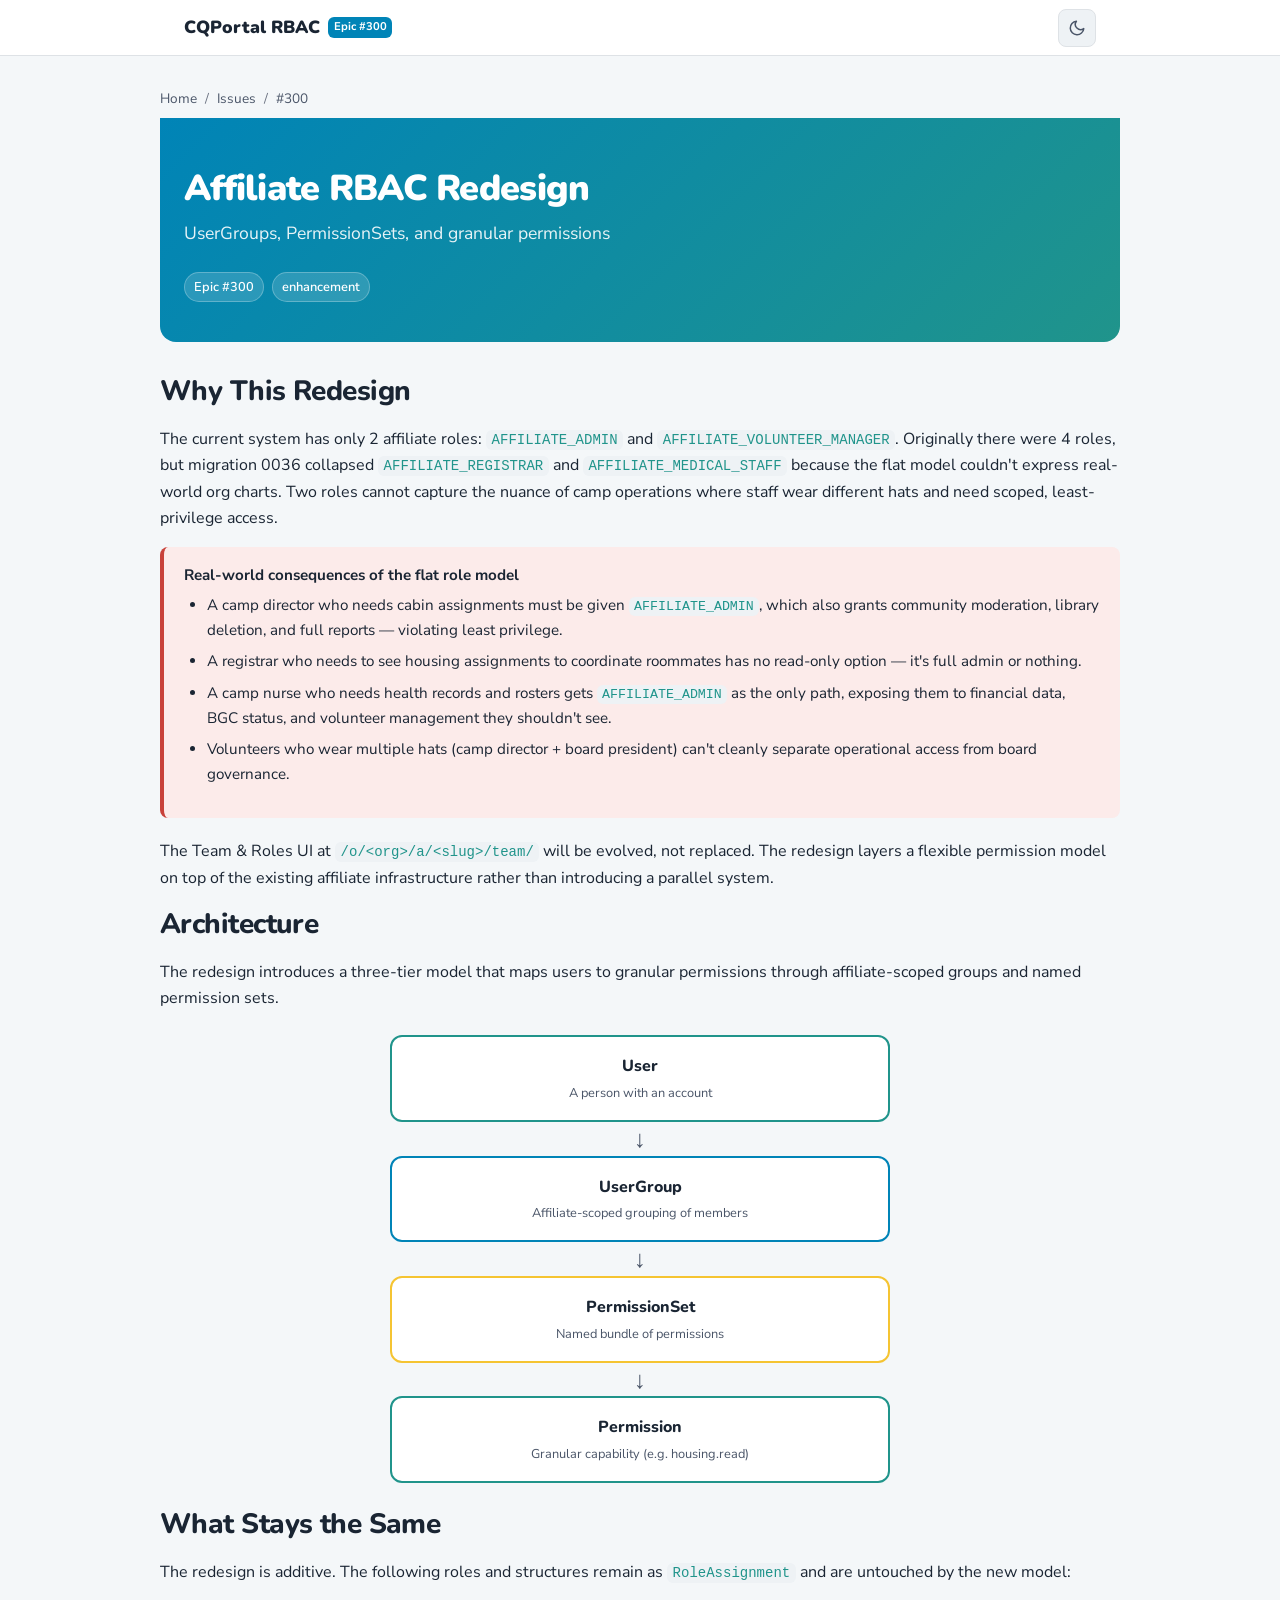
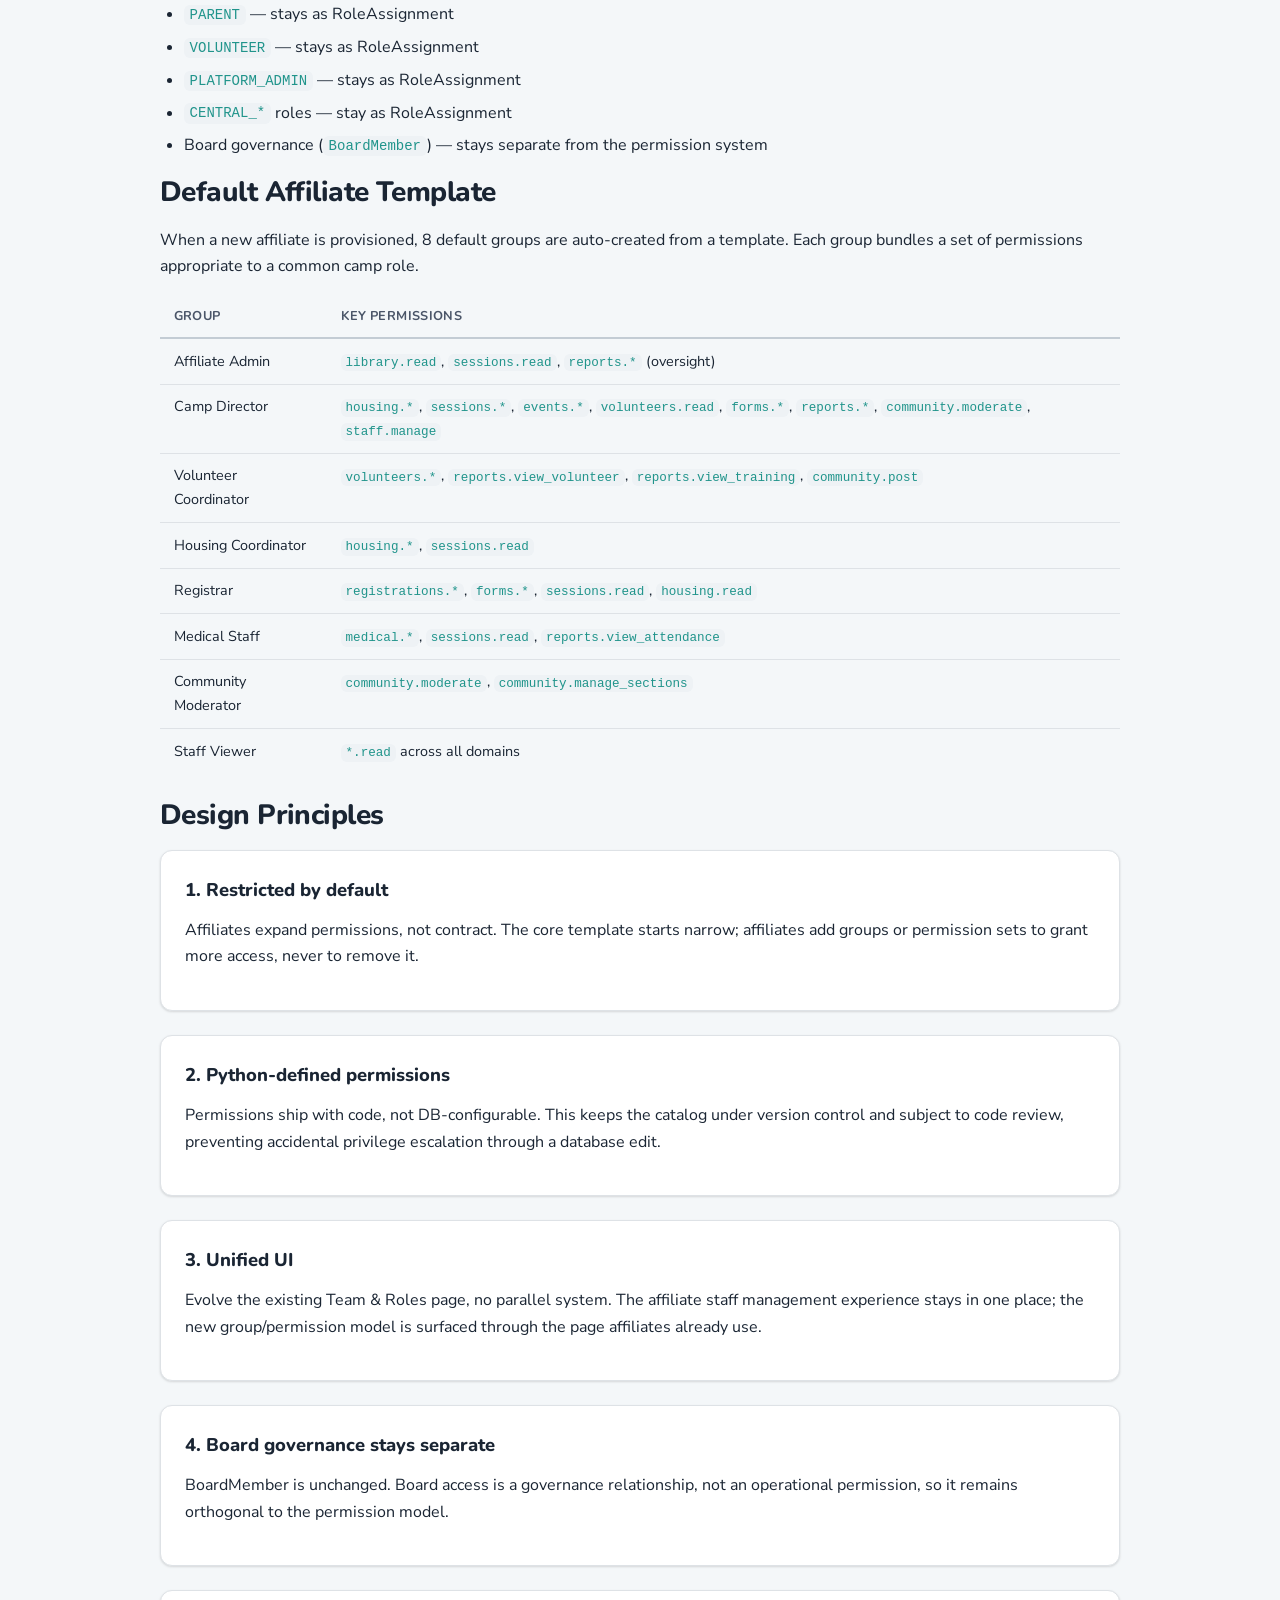
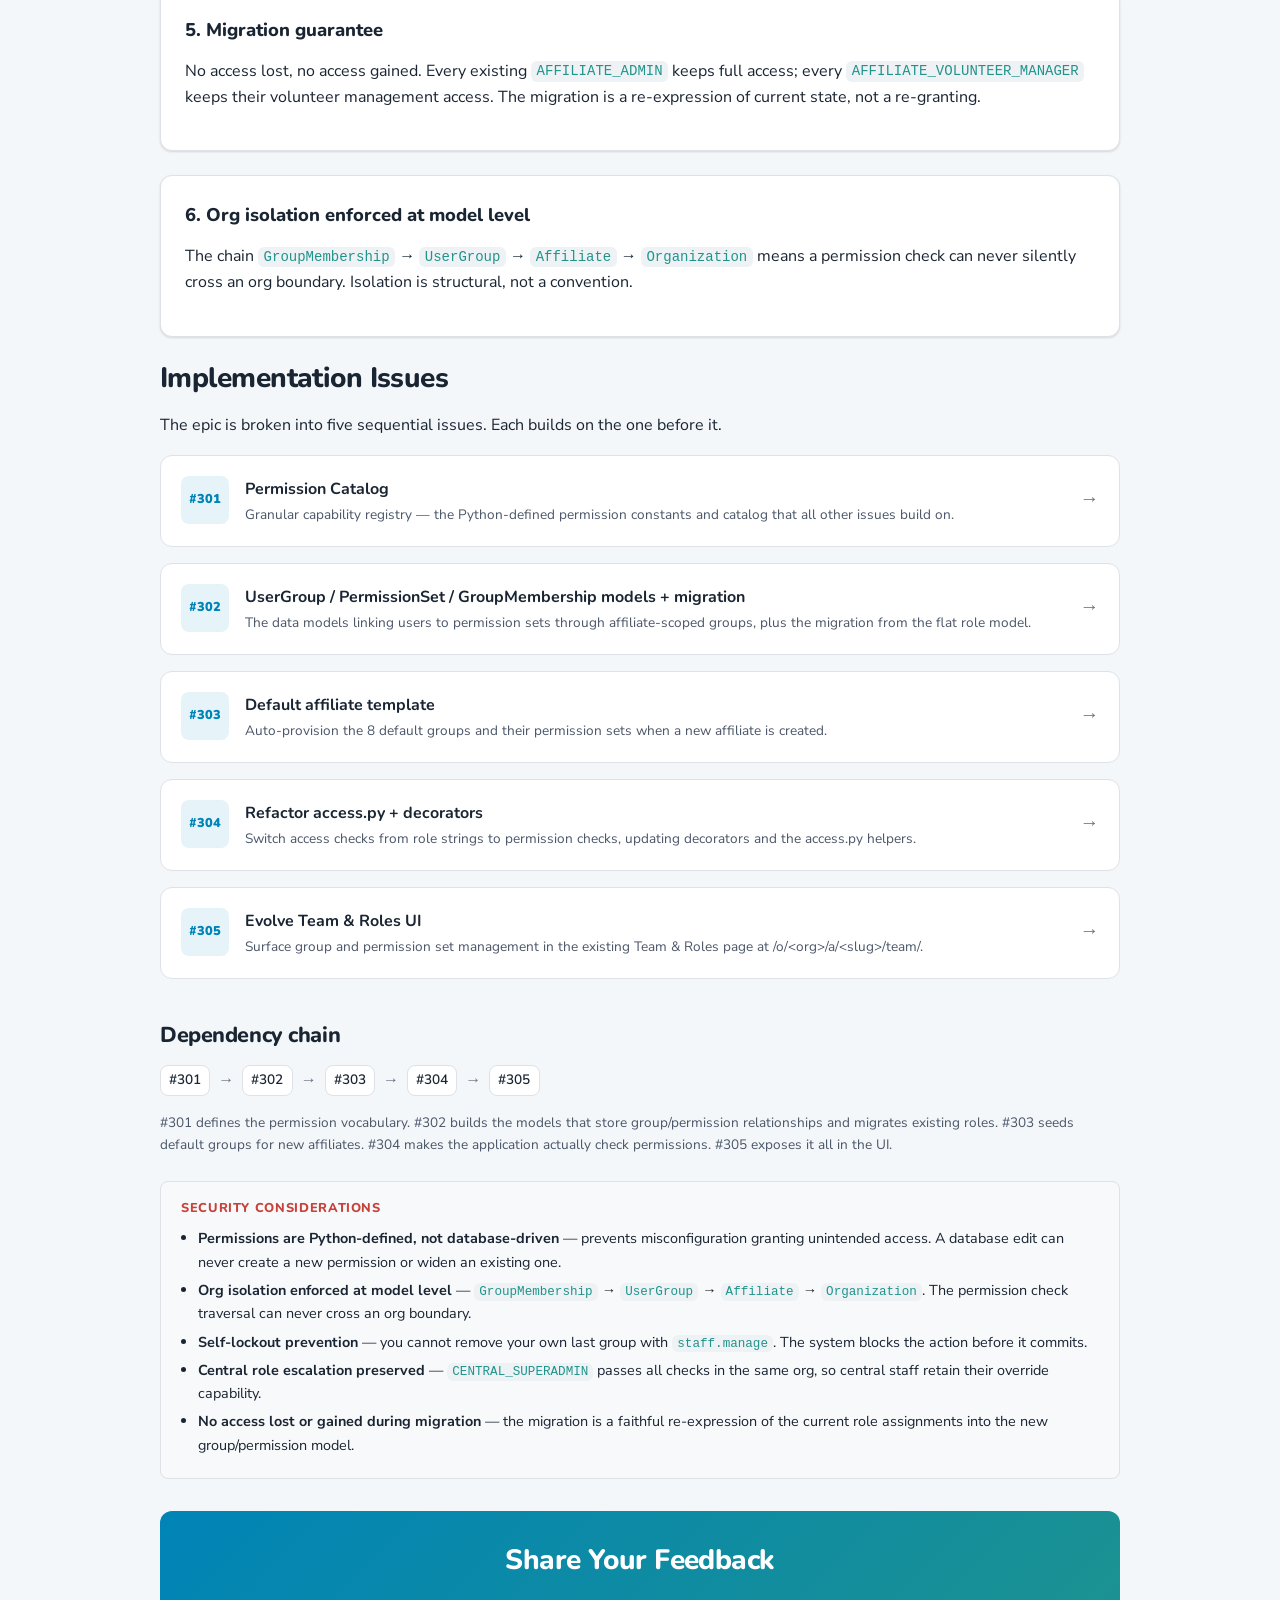
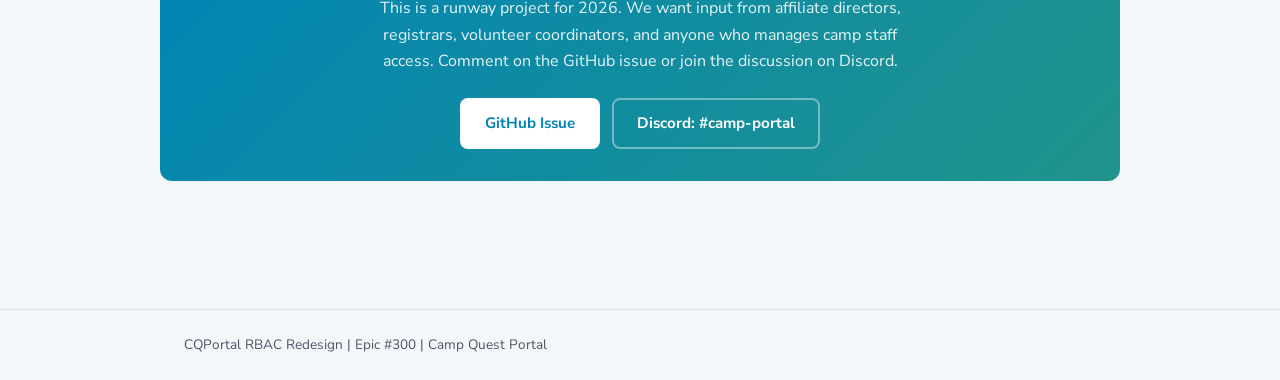
==== commit 124ad27f: "Update feedback section: add Discord link for RBAC spec feedback per user request" ====
--- a/epic-300.html
+++ b/epic-300.html
@@ -1173,12 +1173,12 @@
     <h2>Share Your Feedback</h2>
     <p>
       This is a runway project for 2026. We want input from affiliate directors, registrars,
-      volunteer coordinators, and anyone who manages camp staff access. Comment on the issue or
-      comment on the issues.
+      volunteer coordinators, and anyone who manages camp staff access. Comment on the GitHub issue
+      or join the discussion on Discord.
     </p>
     <div class="cta-buttons">
       <a href="https://github.com/drauthlin/cqportal/issues/300" class="cta-button primary" target="_blank" rel="noopener">GitHub Issue</a>
-      
+      <a href="https://discord.com/channels/1038478373653057637/1513628219356610672" class="cta-button secondary" target="_blank" rel="noopener">Discord: #camp-portal</a>
     </div>
   </div>
 
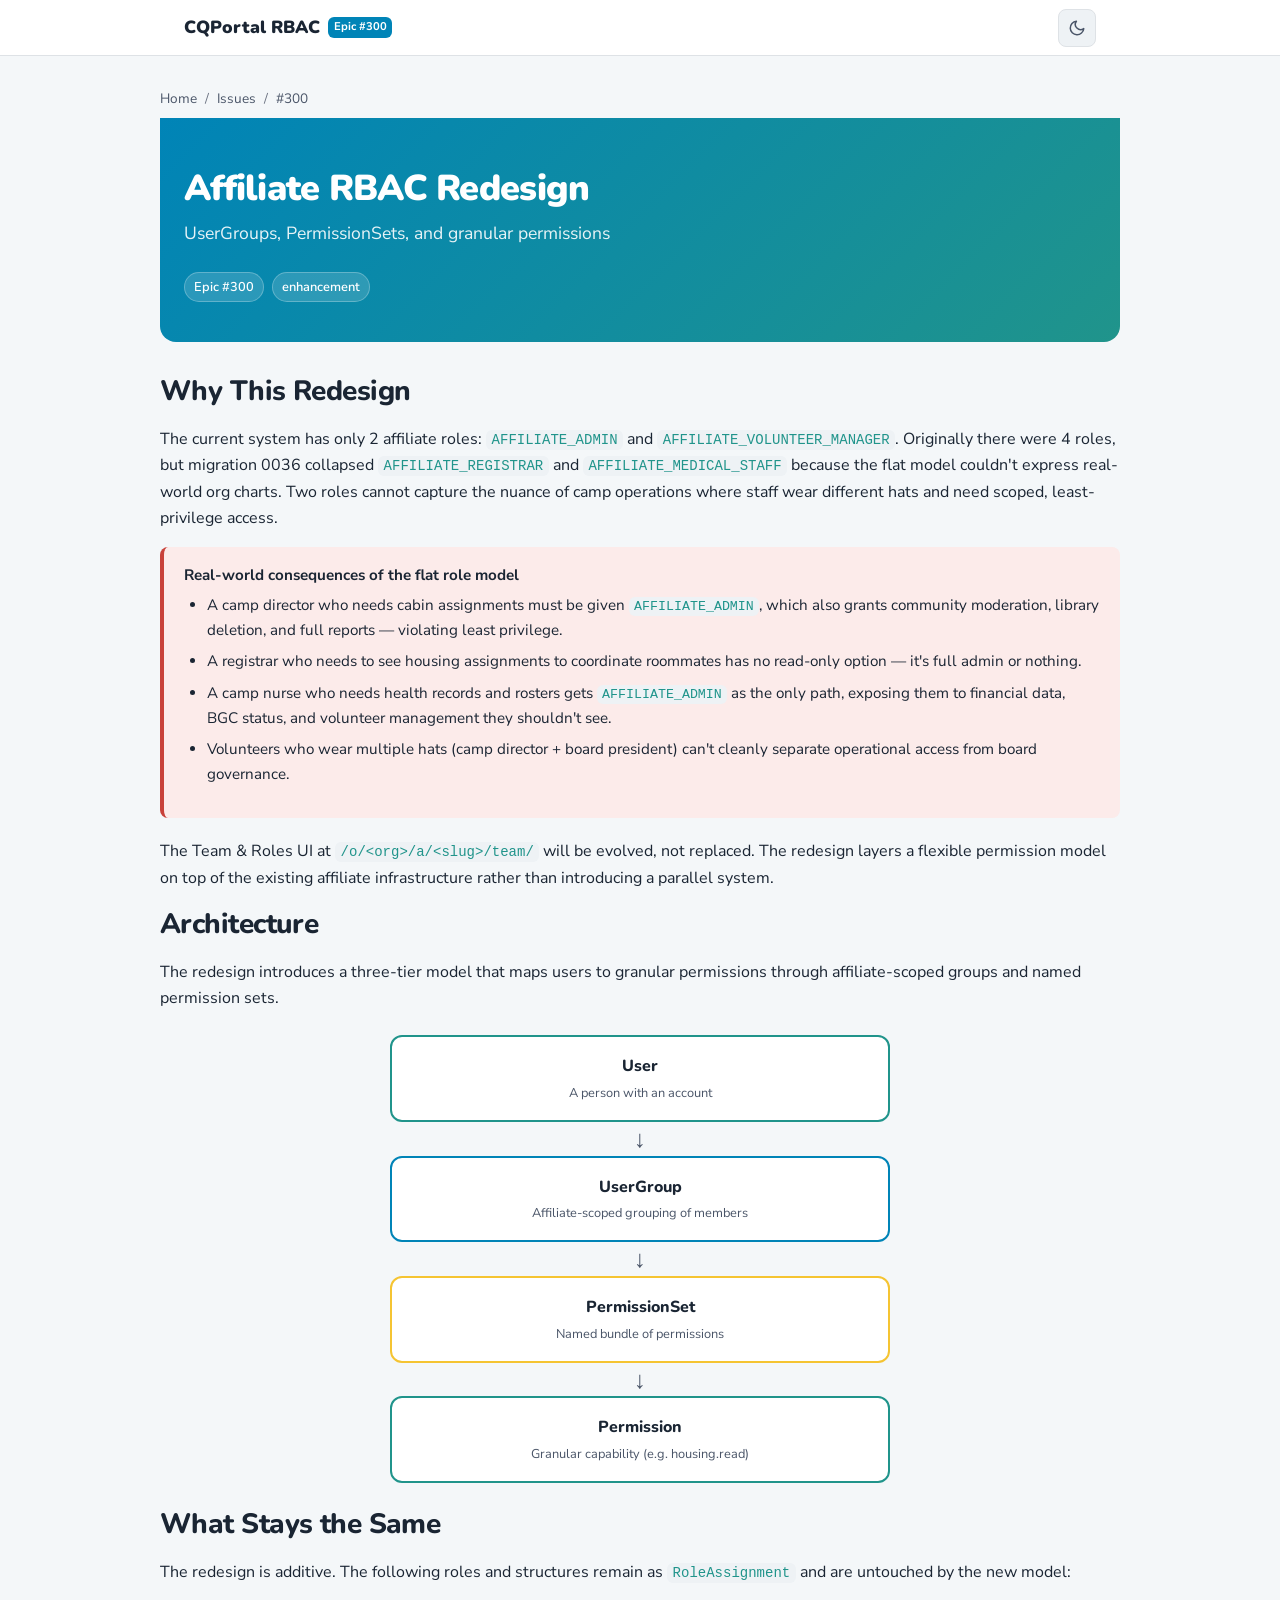
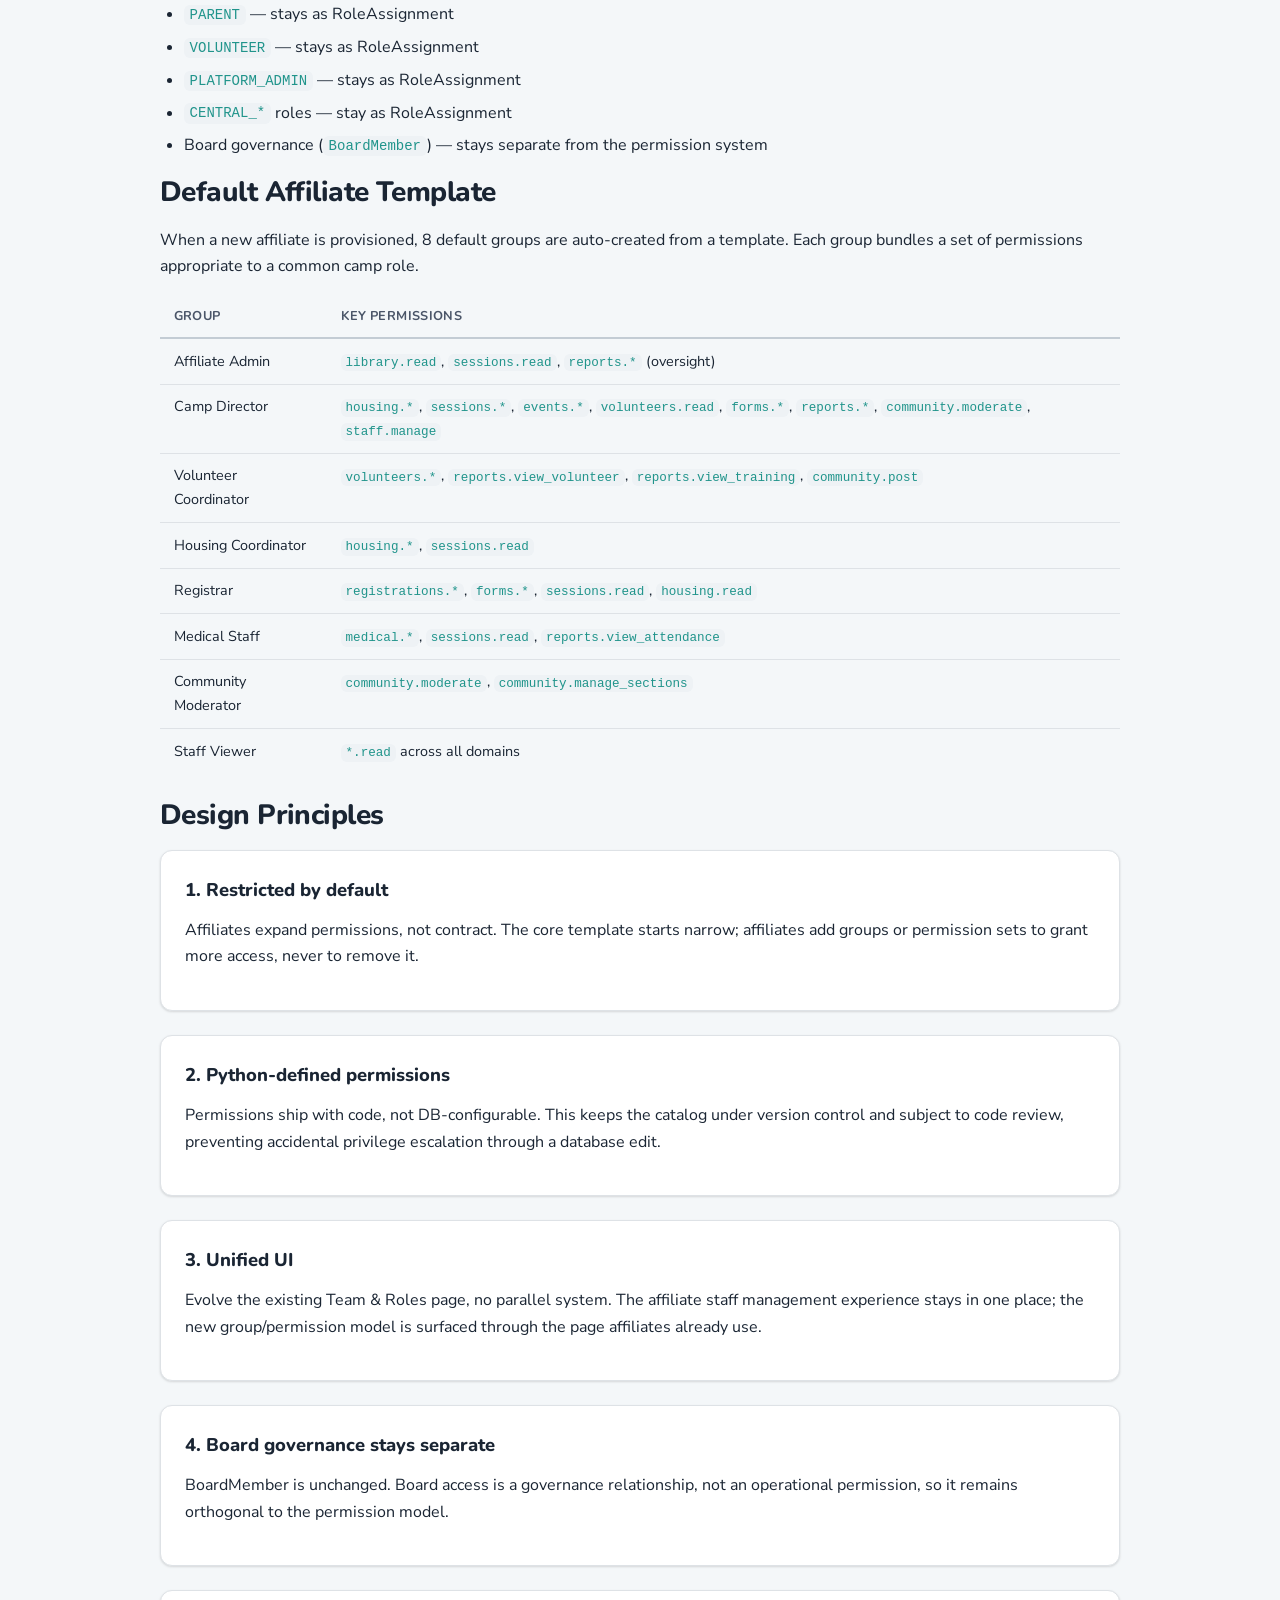
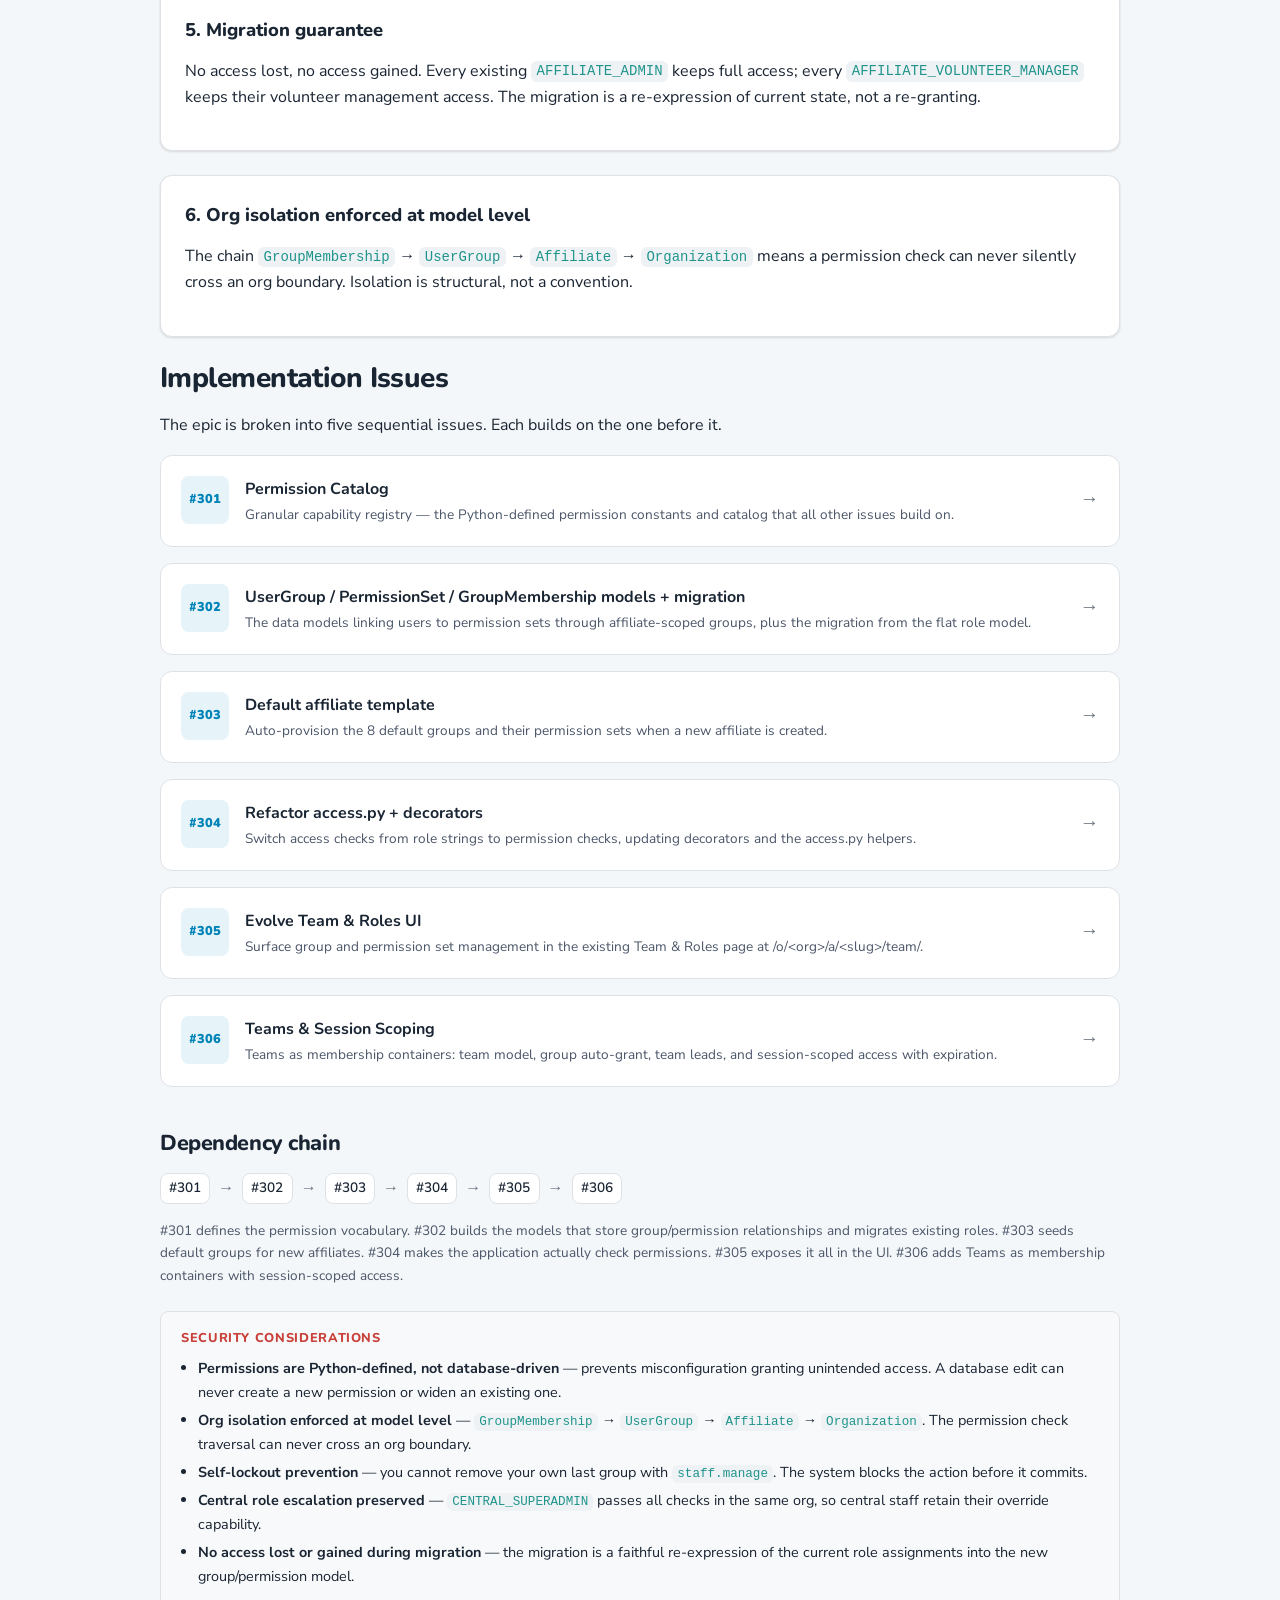
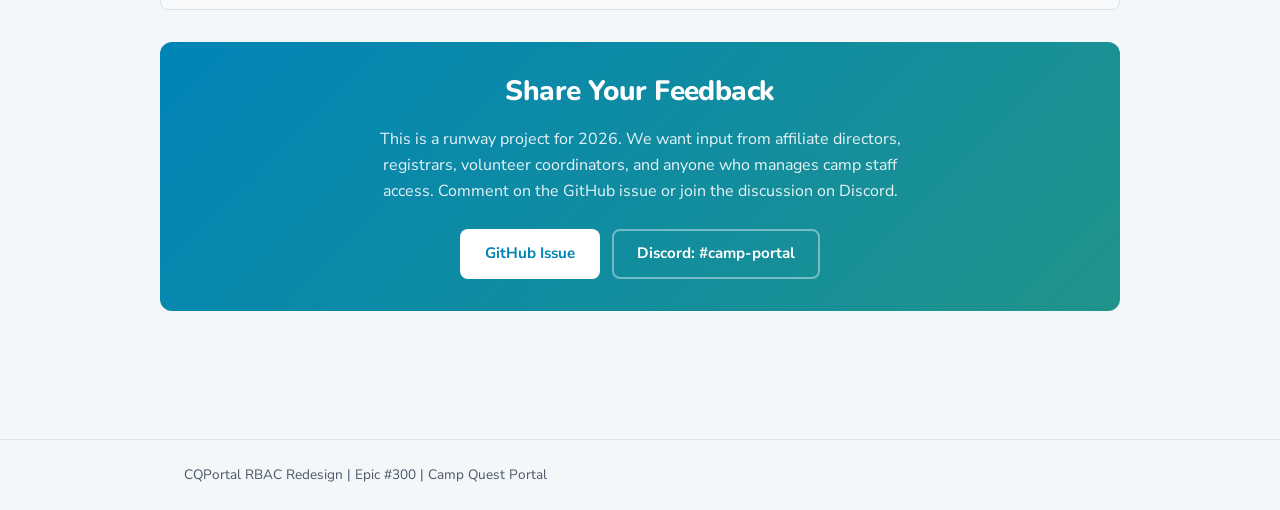
==== commit b4a7d59d: "Normalize CTA links: add Back to Epic on all issue pages, add #306 page, fix button text consistency" ====
--- a/epic-300.html
+++ b/epic-300.html
@@ -1121,6 +1121,15 @@
       <div class="issue-card-arrow">&rarr;</div>
     </a>
 
+    <a href="issue-306.html" class="issue-card">
+      <div class="issue-card-num">#306</div>
+      <div class="issue-card-body">
+        <div class="issue-card-title">Teams &amp; Session Scoping</div>
+        <div class="issue-card-desc">Teams as membership containers: team model, group auto-grant, team leads, and session-scoped access with expiration.</div>
+      </div>
+      <div class="issue-card-arrow">&rarr;</div>
+    </a>
+
     <h3>Dependency chain</h3>
     <div class="dep-chain">
       <span class="dep-chain-item">#301</span>
@@ -1132,11 +1141,14 @@
       <span class="dep-chain-item">#304</span>
       <span class="dep-chain-arrow">&rarr;</span>
       <span class="dep-chain-item">#305</span>
+      <span class="dep-chain-arrow">&rarr;</span>
+      <span class="dep-chain-item">#306</span>
     </div>
     <p class="text-sm muted">
       #301 defines the permission vocabulary. #302 builds the models that store group/permission
       relationships and migrates existing roles. #303 seeds default groups for new affiliates.
       #304 makes the application actually check permissions. #305 exposes it all in the UI.
+      #306 adds Teams as membership containers with session-scoped access.
     </p>
   </section>
 
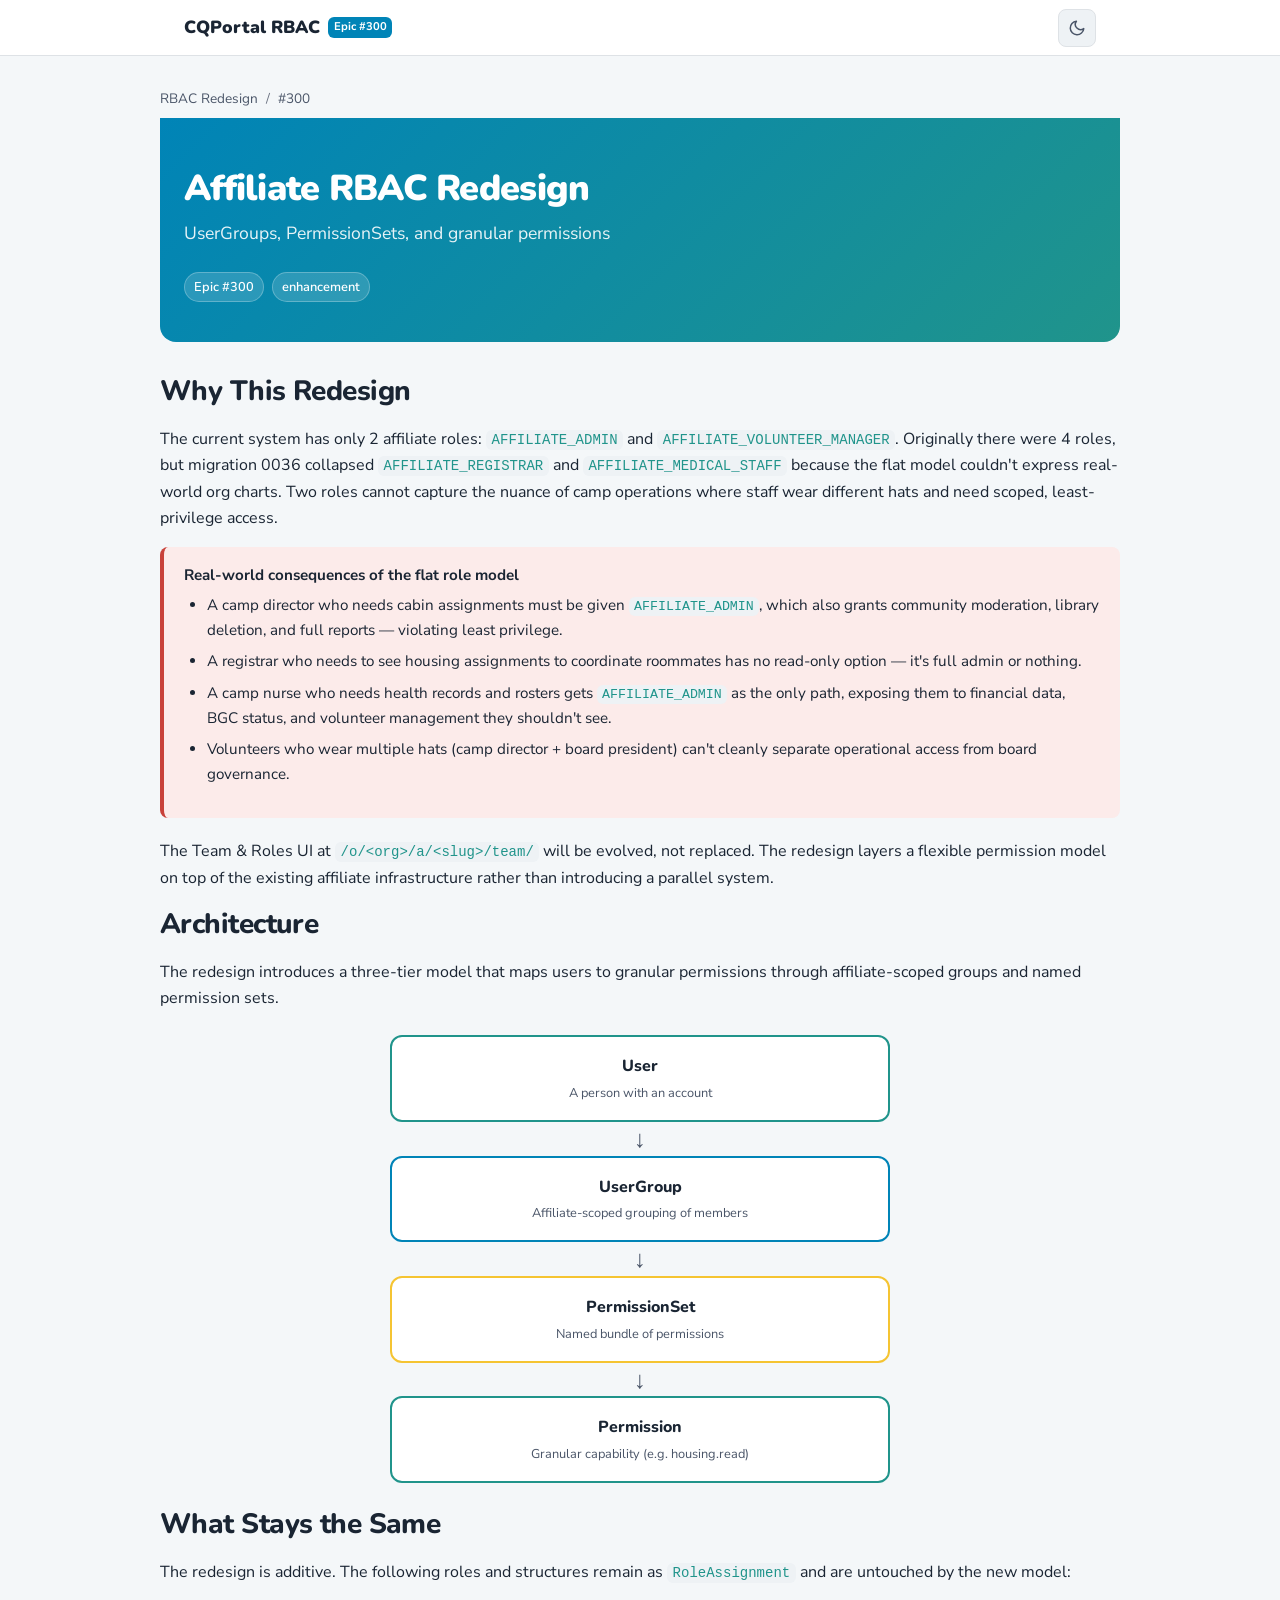
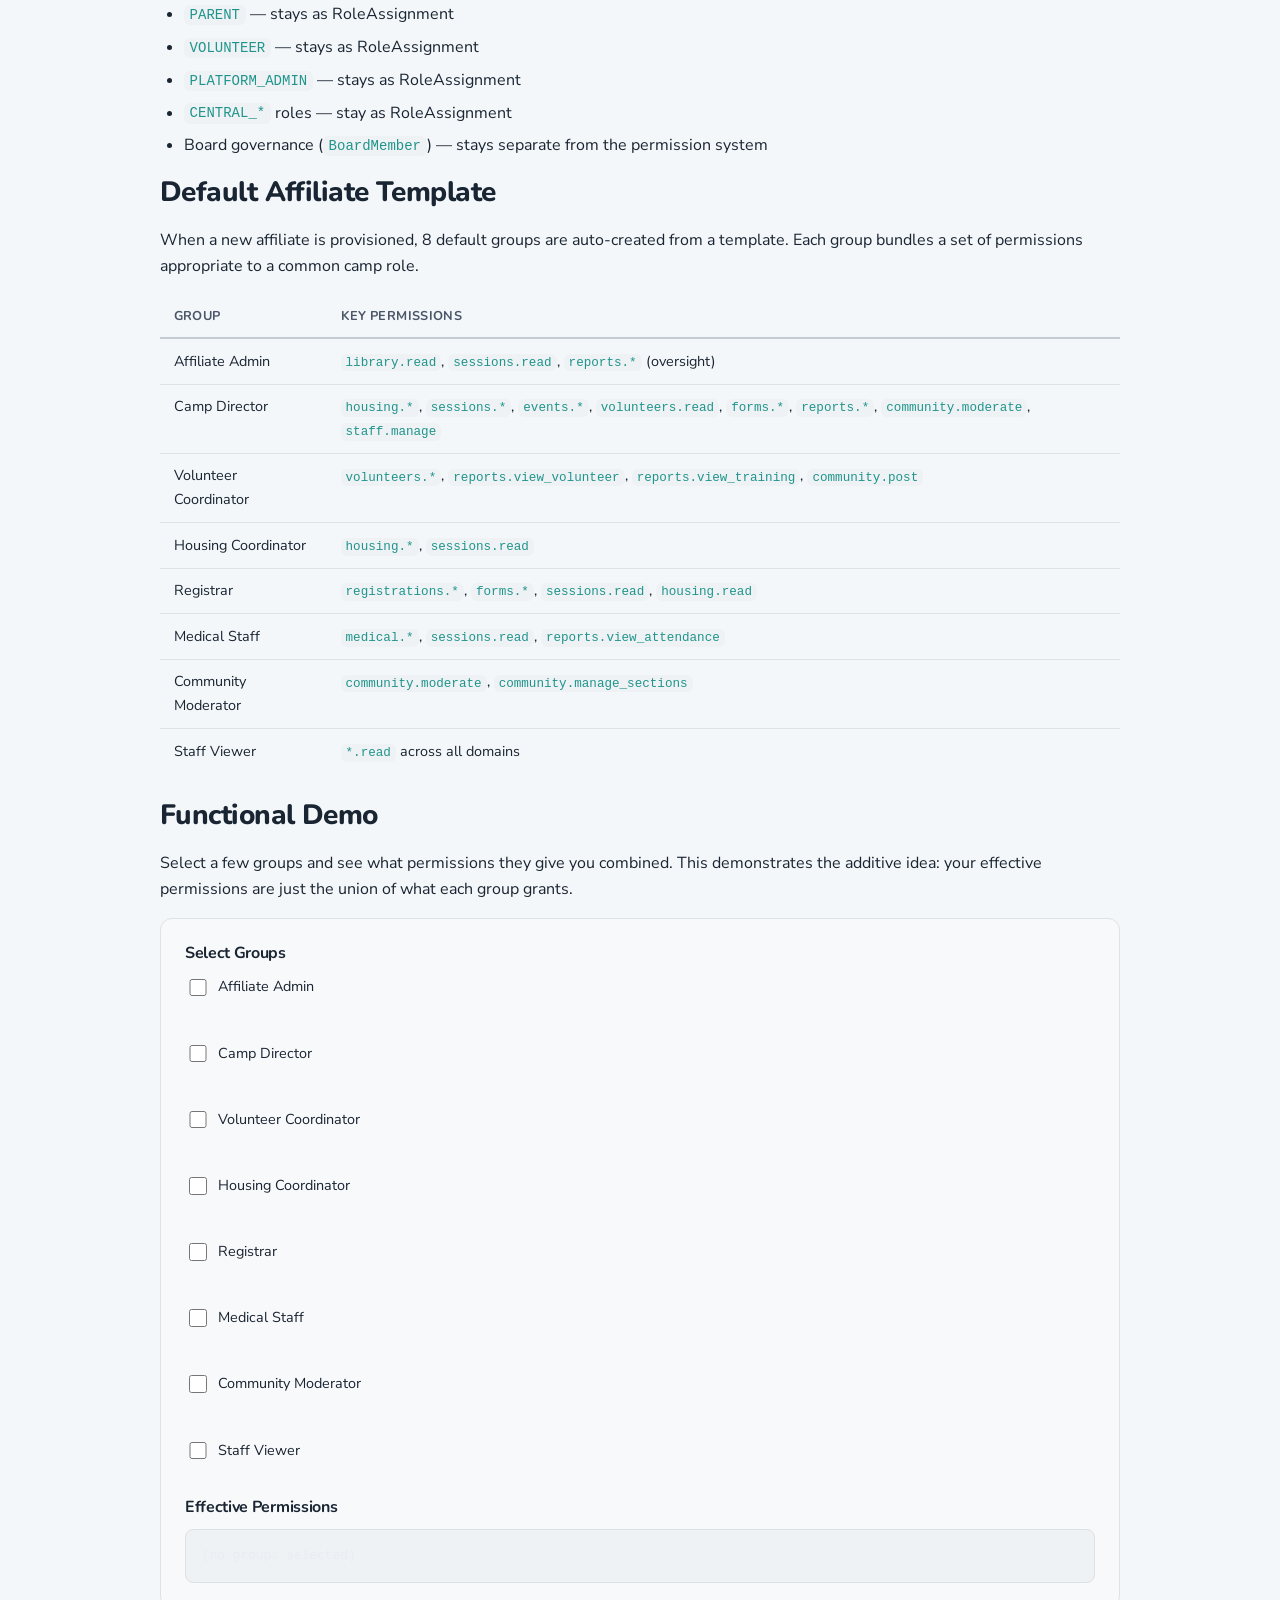
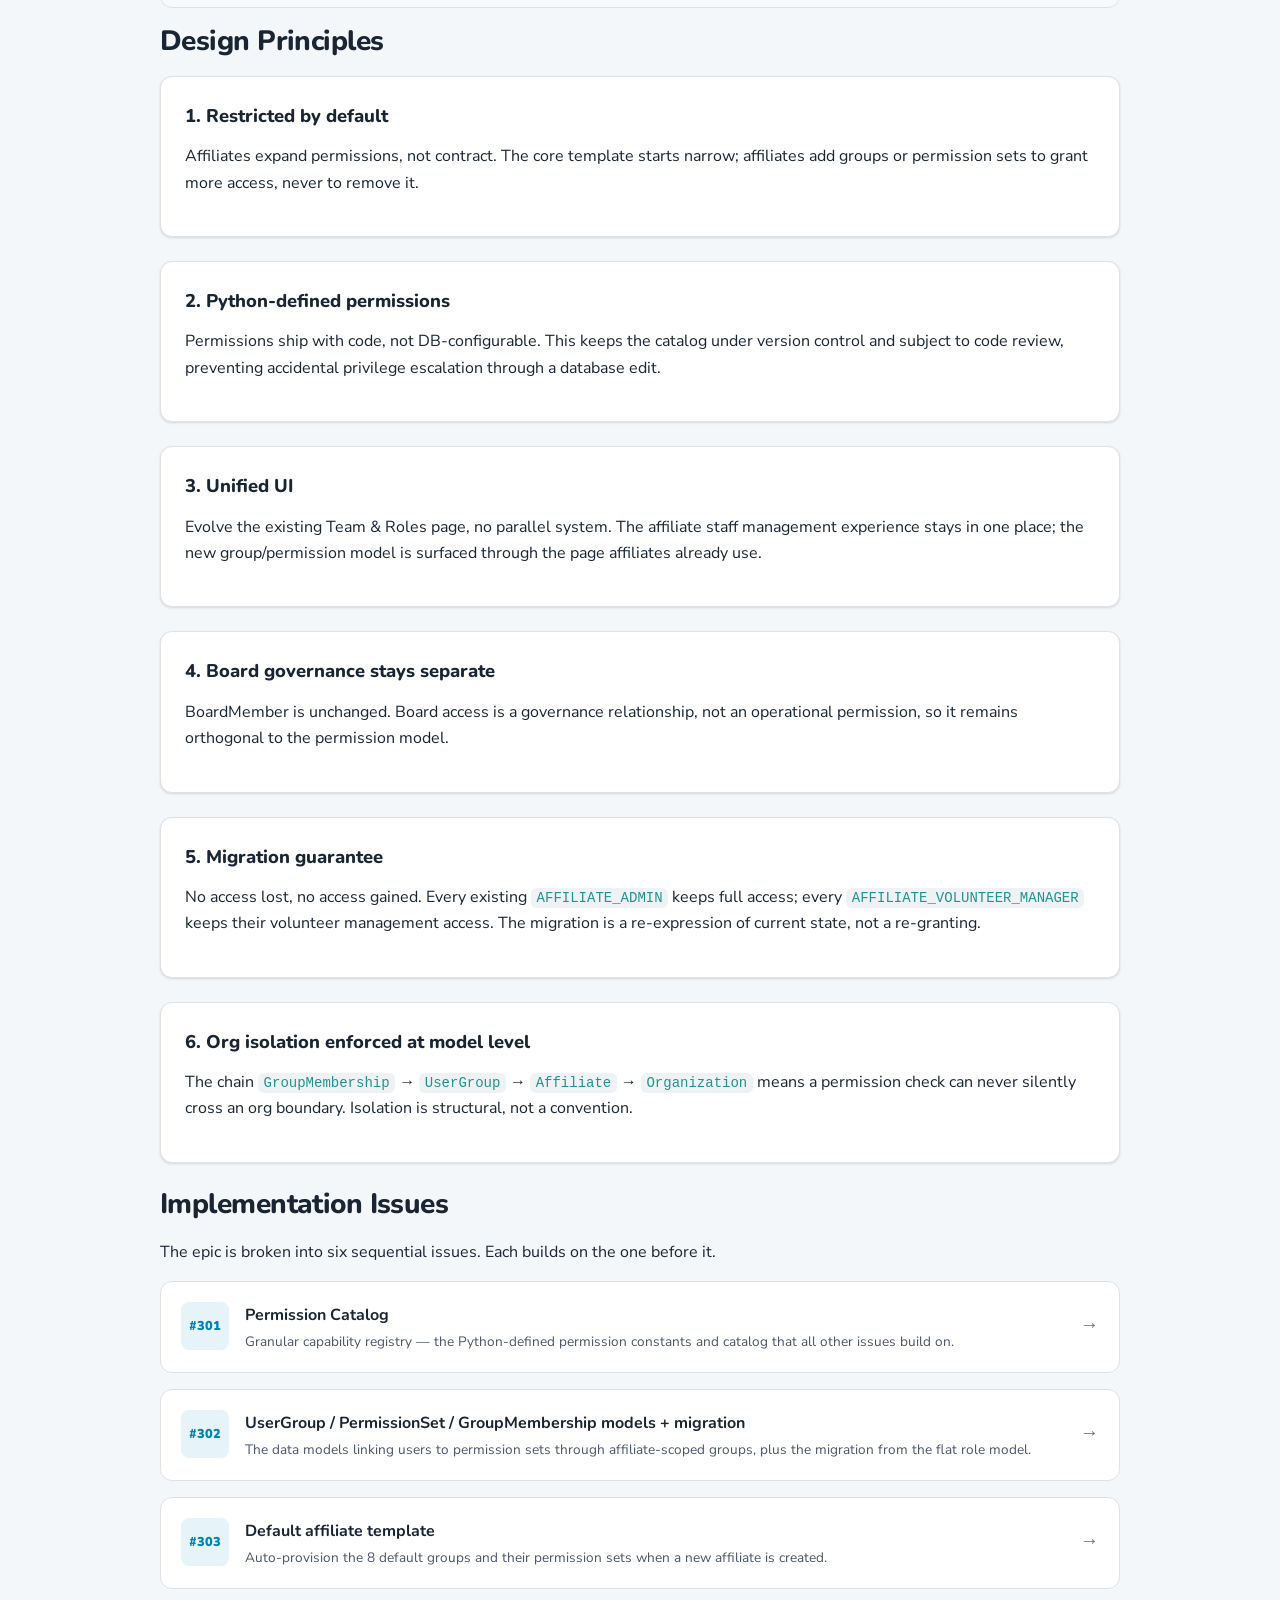
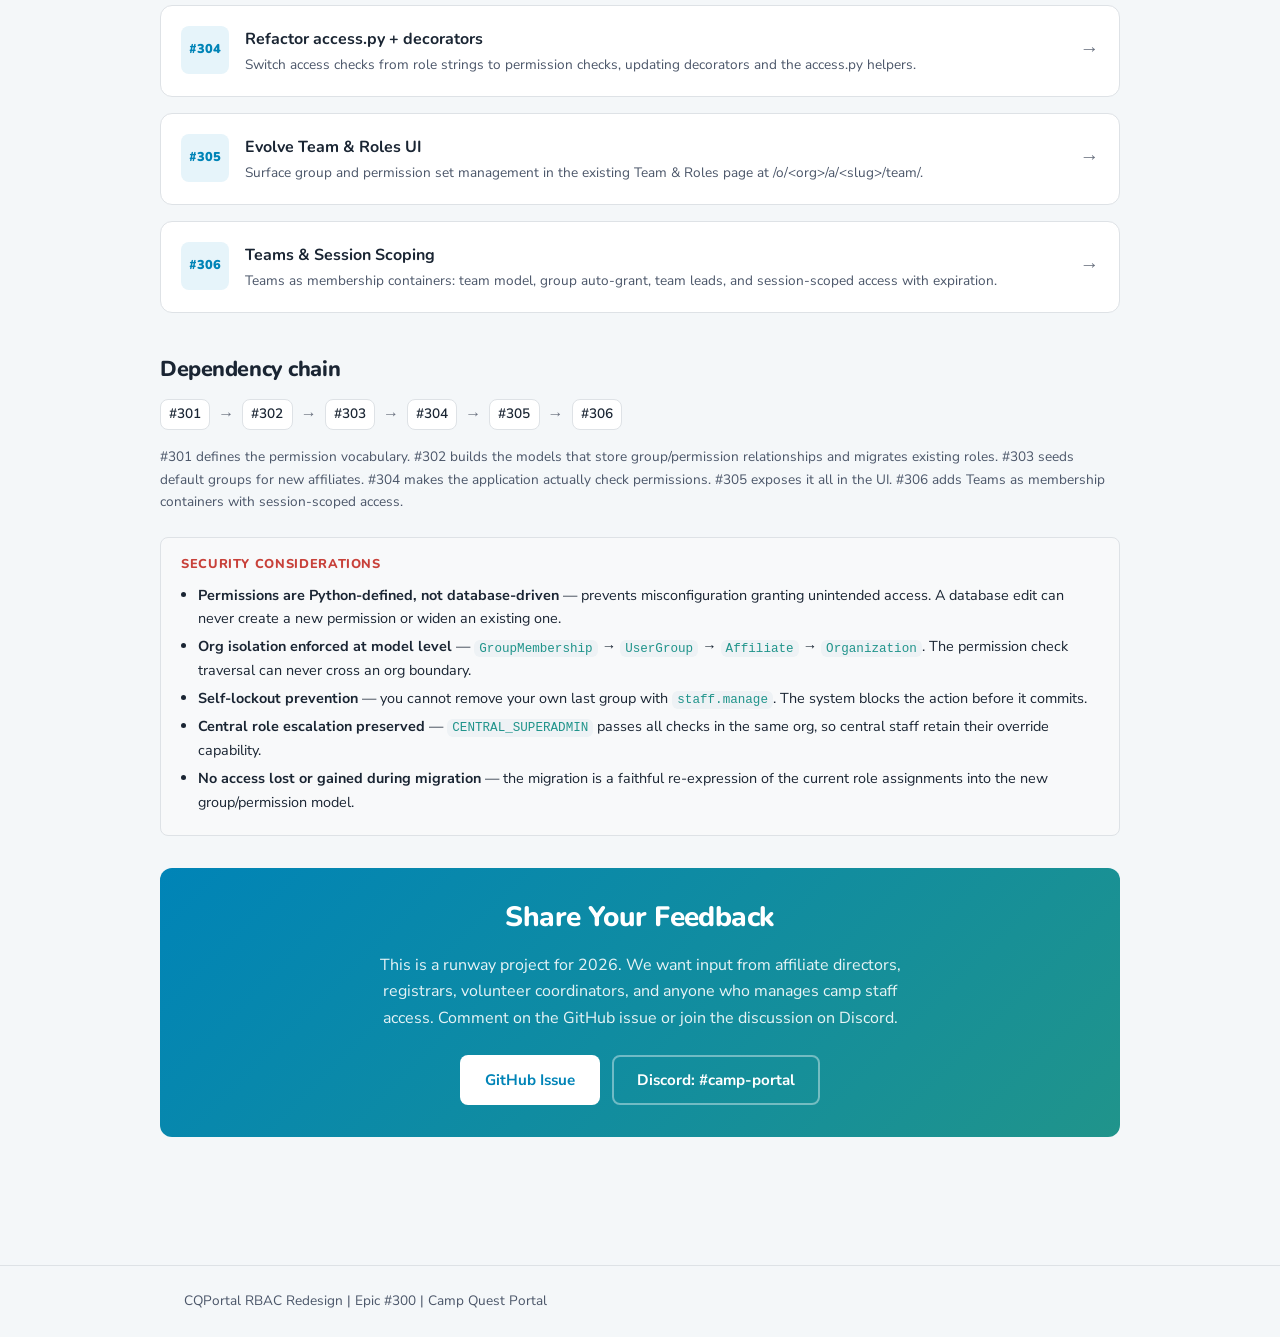
==== commit 2c1d4b06: "Add functional demo CSS to epic-300, update consolidated with #306 in welcome section" ====
--- a/epic-300.html
+++ b/epic-300.html
@@ -865,6 +865,52 @@
 .fw-700 { font-weight: 700; }
 .text-sm { font-size: 0.85rem; }
 .text-xs { font-size: 0.75rem; }
+
+/* -- Functional Demo -- */
+.demo {
+  background: var(--bg-subtle, #f6f8fa);
+  border: 1px solid var(--border, #d0d7de);
+  border-radius: 0.75rem;
+  padding: 1.5rem;
+  margin: 1rem 0;
+}
+.demo h3 {
+  font-family: var(--font-heading, 'Nunito', sans-serif);
+  font-size: 1rem;
+  font-weight: 700;
+  margin: 0 0 0.75rem 0;
+  color: var(--text, #1a2533);
+}
+.demo form {
+  display: flex;
+  flex-direction: column;
+  gap: 0.5rem;
+}
+.demo label {
+  display: flex;
+  align-items: center;
+  gap: 0.5rem;
+  font-size: 0.9rem;
+  cursor: pointer;
+}
+.demo label input[type="checkbox"] {
+  width: 1.1rem;
+  height: 1.1rem;
+  accent-color: var(--cq-primary, #0084b7);
+  cursor: pointer;
+}
+.demo pre {
+  background: var(--bg-inset, #1a2533);
+  color: var(--text-invert, #e8edf2);
+  padding: 1rem;
+  border-radius: 0.5rem;
+  font-size: 0.8rem;
+  line-height: 1.6;
+  overflow-x: auto;
+  white-space: pre-wrap;
+  word-break: break-word;
+  margin: 0;
+}
 </style>
 </head>
 <body>
@@ -881,9 +927,7 @@
 <div class="container content">
 
   <nav class="breadcrumb">
-    <a href="#">Home</a>
-    <span class="sep">/</span>
-    <a href="#">Issues</a>
+    <span>RBAC Redesign</span>
     <span class="sep">/</span>
     <span>#300</span>
   </nav>
@@ -1036,6 +1080,30 @@
   </section>
 
   <section>
+    <h2>Functional Demo</h2>
+    <p>
+      Select a few groups and see what permissions they give you combined.
+      This demonstrates the additive idea: your effective permissions are just
+      the union of what each group grants.
+    </p>
+    <div class="demo">
+      <h3>Select Groups</h3>
+      <form id="groupForm">
+        <label><input type="checkbox" value="affiliate-admin"> Affiliate Admin</label><br>
+        <label><input type="checkbox" value="camp-director"> Camp Director</label><br>
+        <label><input type="checkbox" value="volunteer-coordinator"> Volunteer Coordinator</label><br>
+        <label><input type="checkbox" value="housing-coordinator"> Housing Coordinator</label><br>
+        <label><input type="checkbox" value="registrar"> Registrar</label><br>
+        <label><input type="checkbox" value="medical-staff"> Medical Staff</label><br>
+        <label><input type="checkbox" value="community-moderator"> Community Moderator</label><br>
+        <label><input type="checkbox" value="staff-viewer"> Staff Viewer</label><br>
+      </form>
+      <h3>Effective Permissions</h3>
+      <pre id="permissionsOutput">(no groups selected)</pre>
+    </div>
+  </section>
+
+  <section>
     <h2>Design Principles</h2>
     <div class="card">
       <div class="card-title">1. Restricted by default</div>
@@ -1074,7 +1142,7 @@
 
   <section>
     <h2>Implementation Issues</h2>
-    <p>The epic is broken into five sequential issues. Each builds on the one before it.</p>
+    <p>The epic is broken into six sequential issues. Each builds on the one before it.</p>
 
     <a href="issue-301.html" class="issue-card">
       <div class="issue-card-num">#301</div>
@@ -1301,5 +1369,37 @@
 })();
 </script>
 
+<script>
+    const permissionMap = {
+      'affiliate-admin': ['library.read', 'sessions.read', 'reports.*'],
+      'camp-director': ['housing.*', 'sessions.*', 'events.*', 'volunteers.read', 'forms.*', 'reports.*', 'community.moderate', 'staff.manage'],
+      'volunteer-coordinator': ['volunteers.*', 'reports.view_volunteer', 'reports.view_training', 'community.post'],
+      'housing-coordinator': ['housing.*', 'sessions.read'],
+      'registrar': ['registrations.*', 'forms.*', 'sessions.read', 'housing.read'],
+      'medical-staff': ['medical.*', 'sessions.read', 'reports.view_attendance'],
+      'community-moderator': ['community.moderate', 'community.manage_sections'],
+      'staff-viewer': ['*.read']
+    };
+    const form = document.getElementById('groupForm');
+    const output = document.getElementById('permissionsOutput');
+    function updatePermissions() {
+      const selected = Array.from(form.elements)
+        .filter(el => el.type === 'checkbox' && el.checked)
+        .map(el => el.value);
+      const perms = new Set();
+      selected.forEach(group => {
+        (permissionMap[group] || []).forEach(p => perms.add(p));
+      });
+      if (perms.size === 0) {
+        output.textContent = '(no groups selected)';
+      } else {
+        output.textContent = Array.from(perms).sort().join(', ');
+      }
+    }
+    form.addEventListener('change', updatePermissions);
+    // Initialize
+    updatePermissions();
+  </script>
+
 </body>
 </html>
